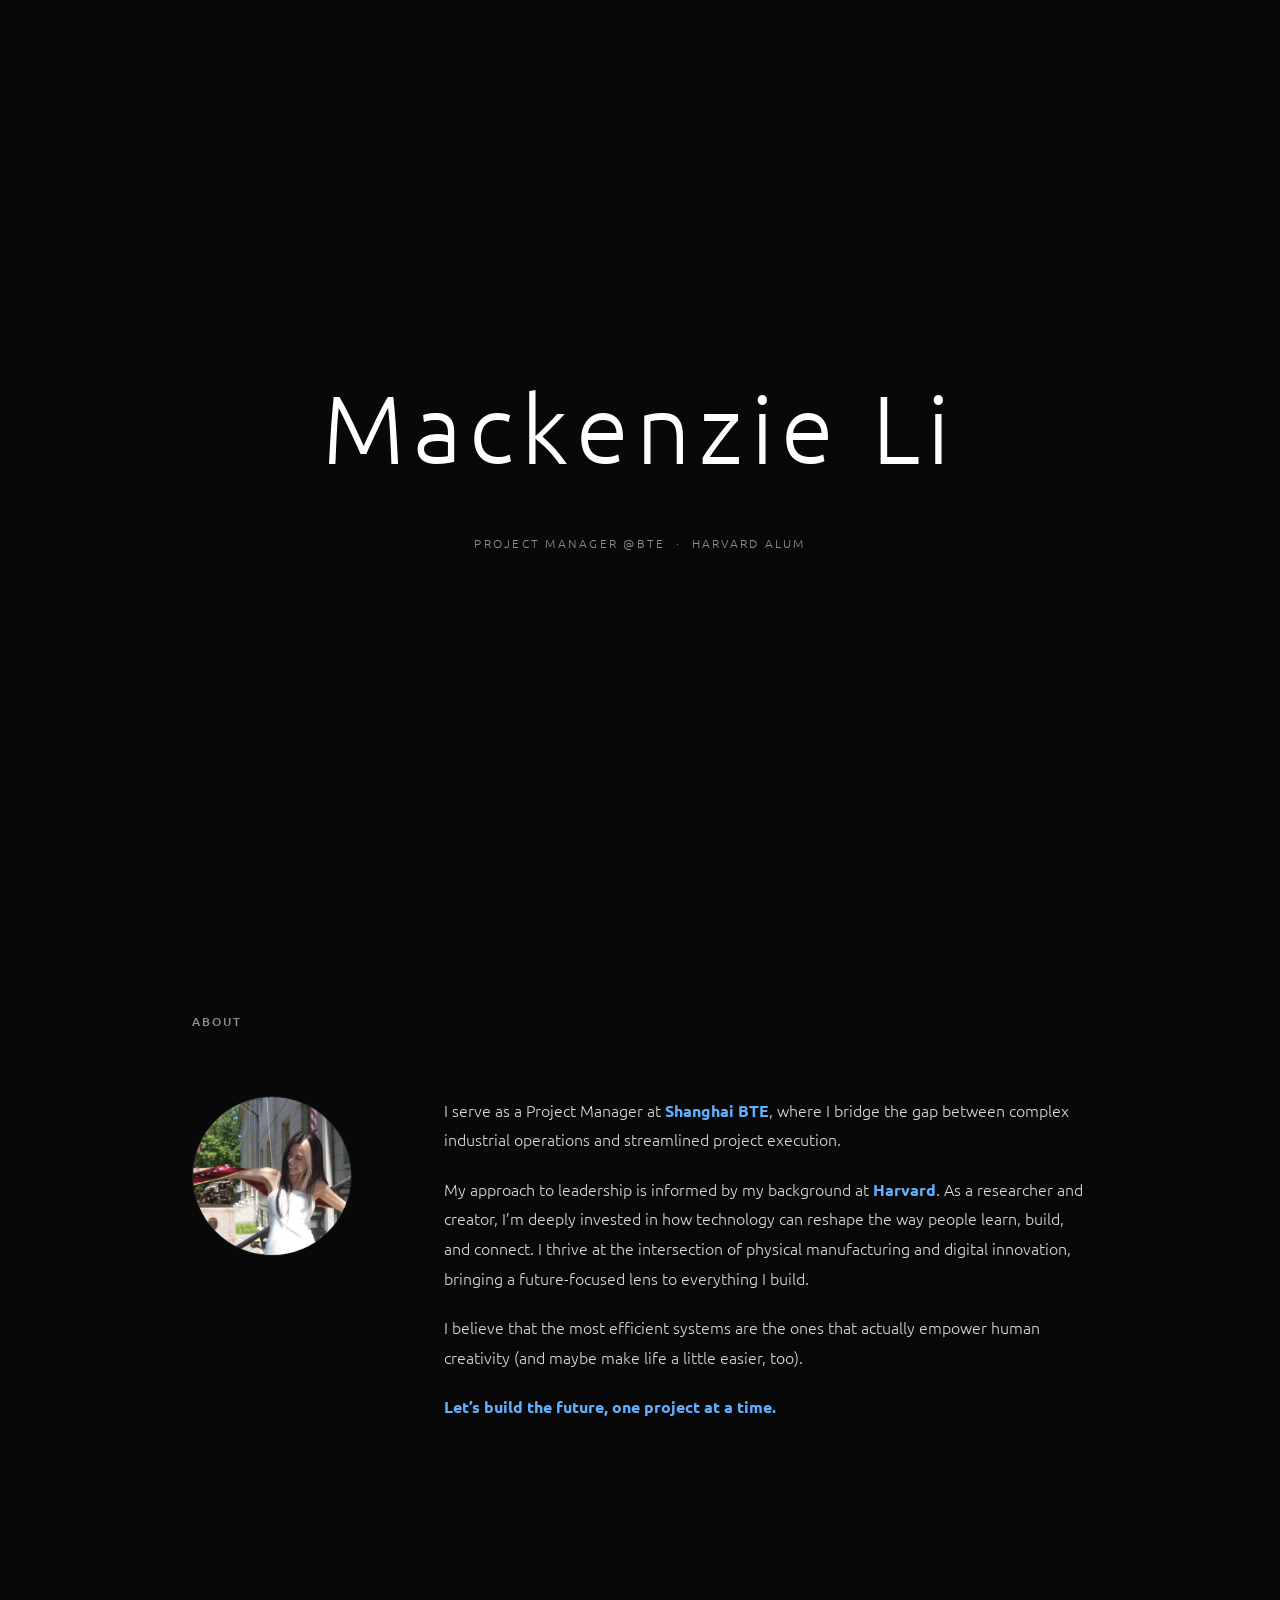
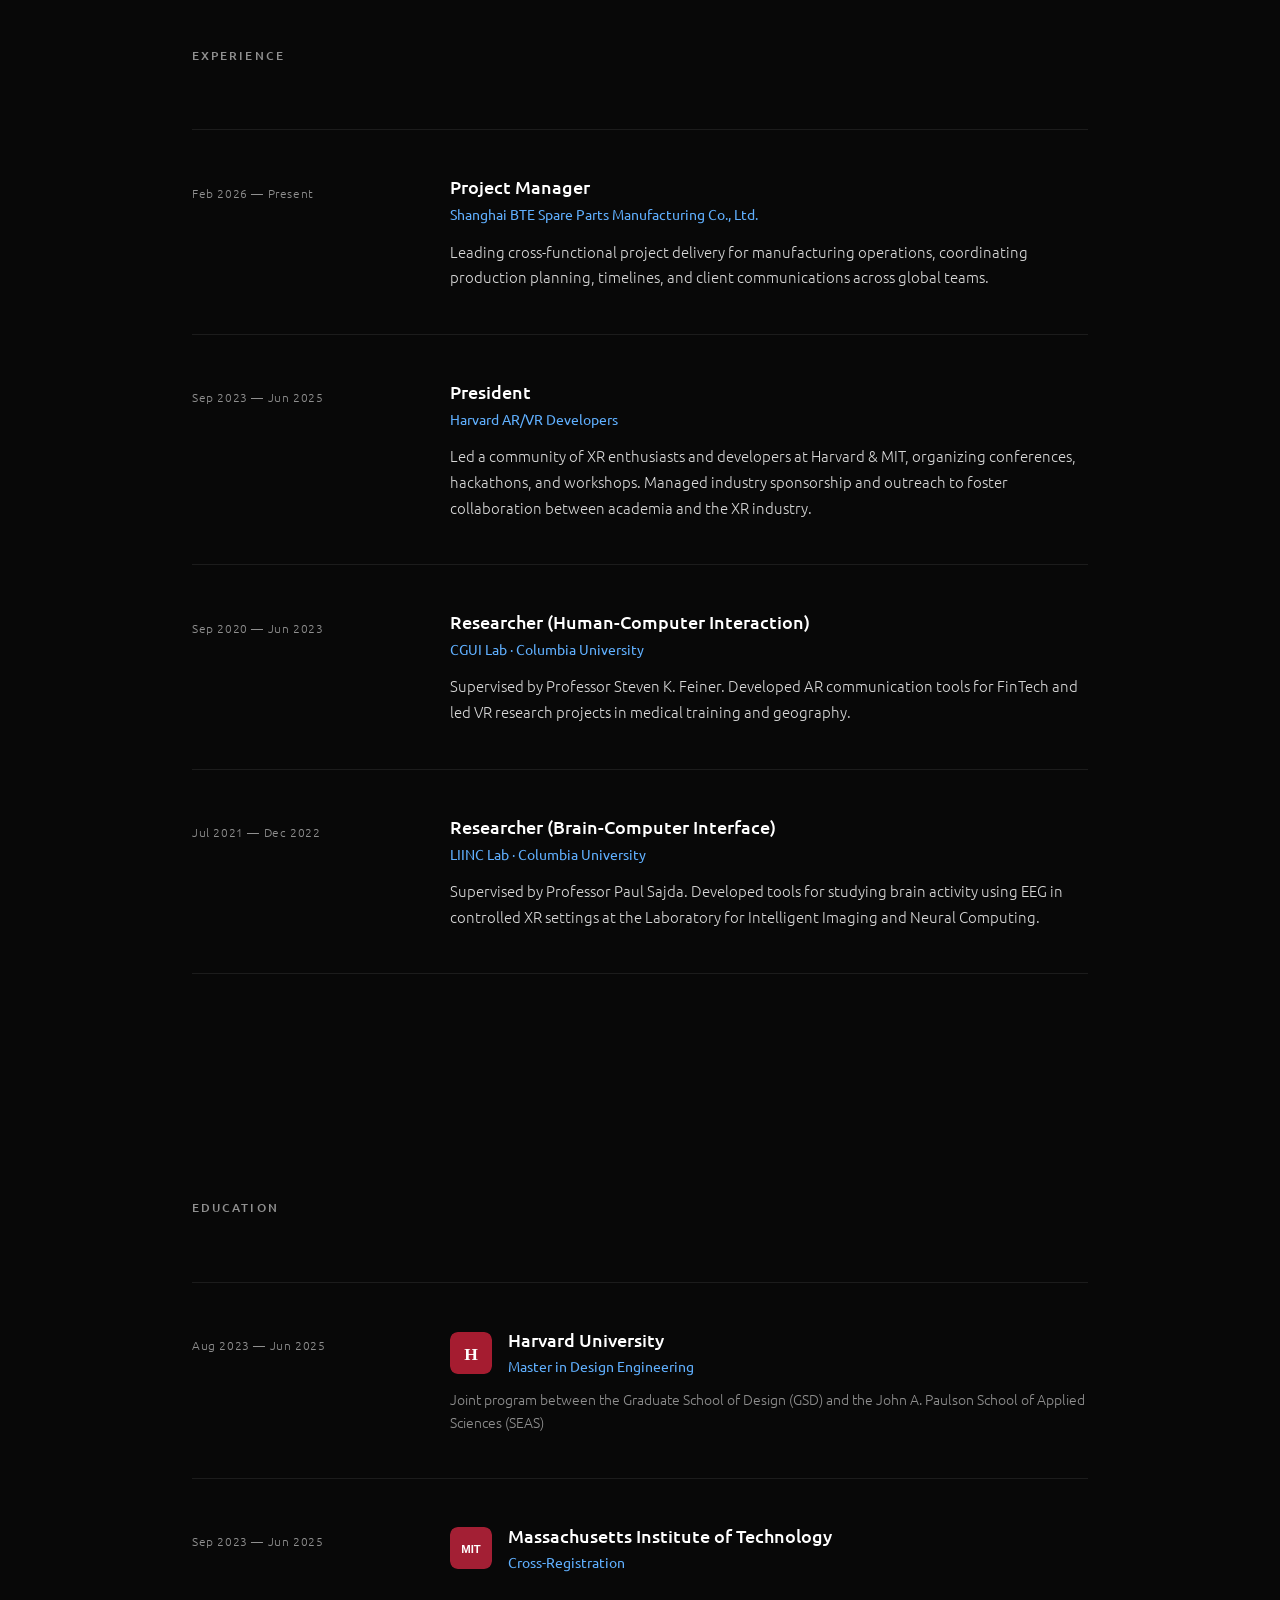
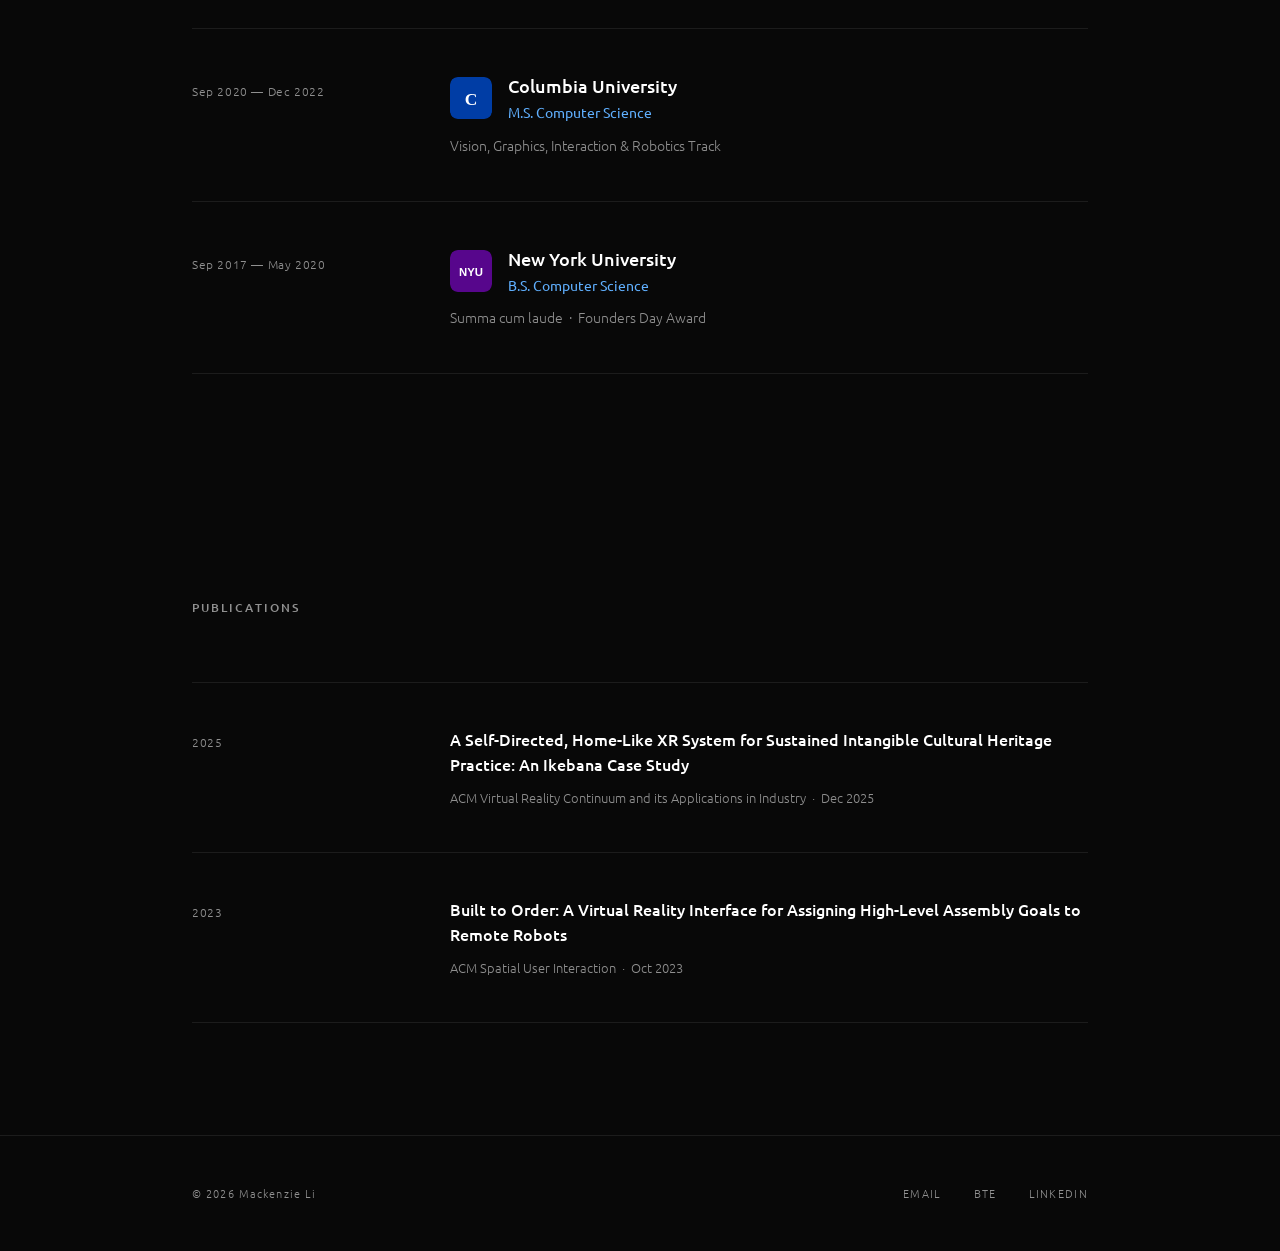
==== index.html @ 9c1c18f1 "added splash screen" ====
<!DOCTYPE html>
<html lang="en">
<head>
  <meta charset="UTF-8">
  <meta name="viewport" content="width=device-width, initial-scale=1.0">
  <title>Mackenzie Li</title>
  <meta name="description" content="Mackenzie Li — Design Engineer and XR Researcher. Harvard MDE '25.">
  <link rel="preconnect" href="https://fonts.googleapis.com">
  <link rel="preconnect" href="https://fonts.gstatic.com" crossorigin>
  <link href="https://fonts.googleapis.com/css2?family=Ubuntu:ital,wght@0,300;0,400;0,500;1,300;1,400&display=swap" rel="stylesheet">
  <link rel="stylesheet" href="assets/css/style.css">
</head>
<body>

  <!-- ======= Splash ======= -->
  <div id="splash">
    <div class="splash-inner">
      <h1 class="splash-glitch" data-text="">
        <span class="splash-typed"></span><span class="splash-cursor"></span>
      </h1>
      <p class="splash-sub">Project Manager @BTE &nbsp;·&nbsp; Harvard Alum</p>
    </div>
  </div>

  <!-- ======= Nav ======= -->
  <nav id="nav">
    <div class="nav-inner">
      <a href="#" class="nav-name">Mackenzie Li</a>
      <ul class="nav-links">
        <li><a href="#about">About</a></li>
        <li><a href="#experience">Experience</a></li>
        <li><a href="#education">Education</a></li>
        <li><a href="#publications">Publications</a></li>
        <li><a href="http://btechina.cn/" target="_blank" rel="noopener">Go To BTE Site</a></li>
      </ul>
      <button class="nav-toggle" aria-label="Toggle menu">
        <span></span><span></span>
      </button>
    </div>
  </nav>

  <!-- ======= Hero ======= -->
  <section id="hero">
    <div class="hero-inner">
      <h1 class="hero-name">Mackenzie<br><em>Li</em></h1>
      <div class="hero-rule"></div>
      <p class="hero-headline">Project Manager @ BTE &nbsp;&nbsp;·&nbsp;&nbsp; Harvard '25</p>
      <div class="hero-links">
        <a href="http://btechina.cn/" target="_blank" rel="noopener">BTE</a>
        <a href="mailto:mackenzie.li@btechina.com">Email</a>
        <a href="assets/img/wechat.JPG" target="_blank" rel="noopener">WeChat</a>
        <a href="https://linkedin.com/in/mkz-li" target="_blank" rel="noopener">LinkedIn</a>
      </div>
    </div>
    <div class="hero-scroll-hint">
      <span>Scroll</span>
      <div class="hero-scroll-line"></div>
    </div>
  </section>

  <main>

    <!-- ======= About ======= -->
    <section id="about" class="reveal">
      <div class="container">
        <h2 class="section-label">About</h2>
        <div class="about-grid">
          <div class="about-photo">
            <img src="assets/img/mackenzie.jpg" alt="Mackenzie Li">
          </div>
          <div class="about-text">
            <p>I serve as a Project Manager at <span class="about-company">Shanghai BTE</span>, where I bridge the gap between complex industrial operations and streamlined project execution.</p>
            <p>My approach to leadership is informed by my background at <span class="about-company">Harvard</span>. As a researcher and creator, I’m deeply invested in how technology can reshape the way people learn, build, and connect. I thrive at the intersection of physical manufacturing and digital innovation, bringing a future-focused lens to everything I build.</p>
            <p>I believe that the most efficient systems are the ones that actually empower human creativity (and maybe make life a little easier, too).</p>
            <p><span class="about-company">Let’s build the future, one project at a time.</span></p>
          </div>
        </div>
      </div>
    </section>

    <!-- ======= Experience ======= -->
    <section id="experience" class="reveal">
      <div class="container">
        <h2 class="section-label">Experience</h2>
        <div class="timeline">

          <div class="timeline-item">
            <div class="timeline-meta">
              <span class="timeline-date">Feb 2026 — Present</span>
            </div>
            <div class="timeline-content">
              <h3>Project Manager</h3>
              <p class="timeline-org">Shanghai BTE Spare Parts Manufacturing Co., Ltd.</p>
              <p class="timeline-desc">Leading cross-functional project delivery for manufacturing operations, coordinating production planning, timelines, and client communications across global teams.</p>
            </div>
          </div>

          <div class="timeline-item">
            <div class="timeline-meta">
              <span class="timeline-date">Sep 2023 — Jun 2025</span>
            </div>
            <div class="timeline-content">
              <h3>President</h3>
              <p class="timeline-org">Harvard AR/VR Developers</p>
              <p class="timeline-desc">Led a community of XR enthusiasts and developers at Harvard & MIT, organizing conferences, hackathons, and workshops. Managed industry sponsorship and outreach to foster collaboration between academia and the XR industry.</p>
            </div>
          </div>

          <div class="timeline-item">
            <div class="timeline-meta">
              <span class="timeline-date">Sep 2020 — Jun 2023</span>
            </div>
            <div class="timeline-content">
              <h3>Researcher (Human-Computer Interaction)</h3>
              <p class="timeline-org">CGUI Lab · Columbia University</p>
              <p class="timeline-desc">Supervised by Professor Steven K. Feiner. Developed AR communication tools for FinTech and led VR research projects in medical training and geography.</p>
            </div>
          </div>

          <div class="timeline-item">
            <div class="timeline-meta">
              <span class="timeline-date">Jul 2021 — Dec 2022</span>
            </div>
            <div class="timeline-content">
              <h3>Researcher (Brain-Computer Interface)</h3>
              <p class="timeline-org">LIINC Lab · Columbia University</p>
              <p class="timeline-desc">Supervised by Professor Paul Sajda. Developed tools for studying brain activity using EEG in controlled XR settings at the Laboratory for Intelligent Imaging and Neural Computing.</p>
            </div>
          </div>
        </div>
      </div>
    </section>

    <!-- ======= Education ======= -->
    <section id="education" class="reveal">
      <div class="container">
        <h2 class="section-label">Education</h2>
        <div class="edu-list">

          <div class="edu-item">
            <div class="edu-meta">
              <span class="edu-date">Aug 2023 — Jun 2025</span>
            </div>
            <div class="edu-content">
              <div class="edu-header">
                <img class="school-logo" src="assets/img/harvard.svg" alt="Harvard University">
                <div>
                  <h3>Harvard University</h3>
                  <p class="edu-org">Master in Design Engineering</p>
                </div>
              </div>
              <p class="edu-note">Joint program between the Graduate School of Design (GSD) and the John A. Paulson School of Applied Sciences (SEAS)</p>
            </div>
          </div>

          <div class="edu-item">
            <div class="edu-meta">
              <span class="edu-date">Sep 2023 — Jun 2025</span>
            </div>
            <div class="edu-content">
              <div class="edu-header">
                <img class="school-logo" src="assets/img/mit.svg" alt="MIT">
                <div>
                  <h3>Massachusetts Institute of Technology</h3>
                  <p class="edu-org">Cross-Registration</p>
                </div>
              </div>
            </div>
          </div>

          <div class="edu-item">
            <div class="edu-meta">
              <span class="edu-date">Sep 2020 — Dec 2022</span>
            </div>
            <div class="edu-content">
              <div class="edu-header">
                <img class="school-logo" src="assets/img/columbia.svg" alt="Columbia University">
                <div>
                  <h3>Columbia University</h3>
                  <p class="edu-org">M.S. Computer Science</p>
                </div>
              </div>
              <p class="edu-note">Vision, Graphics, Interaction &amp; Robotics Track</p>
            </div>
          </div>

          <div class="edu-item">
            <div class="edu-meta">
              <span class="edu-date">Sep 2017 — May 2020</span>
            </div>
            <div class="edu-content">
              <div class="edu-header">
                <img class="school-logo" src="assets/img/nyu.svg" alt="New York University">
                <div>
                  <h3>New York University</h3>
                  <p class="edu-org">B.S. Computer Science</p>
                </div>
              </div>
              <p class="edu-note">Summa cum laude &nbsp;·&nbsp; Founders Day Award</p>
            </div>
          </div>

        </div>
      </div>
    </section>

    <!-- ======= Publications ======= -->
    <section id="publications" class="reveal">
      <div class="container">
        <h2 class="section-label">Publications</h2>
        <div class="pub-list">

          <div class="pub-item">
            <span class="pub-year">2025</span>
            <div class="pub-content">
              <p class="pub-title">A Self-Directed, Home-Like XR System for Sustained Intangible Cultural Heritage Practice: An Ikebana Case Study</p>
              <p class="pub-venue">ACM Virtual Reality Continuum and its Applications in Industry &nbsp;·&nbsp; Dec 2025</p>
            </div>
          </div>

          <div class="pub-item">
            <span class="pub-year">2023</span>
            <div class="pub-content">
              <p class="pub-title">Built to Order: A Virtual Reality Interface for Assigning High-Level Assembly Goals to Remote Robots</p>
              <p class="pub-venue">ACM Spatial User Interaction &nbsp;·&nbsp; Oct 2023</p>
            </div>
          </div>

        </div>
      </div>
    </section>

  </main>

  <!-- ======= Footer ======= -->
  <footer>
    <div class="container footer-inner">
      <p class="footer-copy">© 2026 Mackenzie Li</p>
      <div class="footer-links">
        <a href="mailto:mackenzie.li@btechina.com">Email</a>
        <a href="http://btechina.cn/" target="_blank" rel="noopener">BTE</a>
        <a href="https://linkedin.com/in/mkz-li" target="_blank" rel="noopener">LinkedIn</a>
      </div>
    </div>
  </footer>

  <script src="assets/js/main.js"></script>
</body>
</html>
---- assets/css/style.css ----
/* ============================================================
   Mackenzie Li — Personal Site
   Dark, typographic, minimal
   ============================================================ */

/* ---- Reset & Custom Properties ---- */
*, *::before, *::after {
  box-sizing: border-box;
  margin: 0;
  padding: 0;
}

:root {
  --bg:        #080808;
  --bg-2:      #0f0f0f;
  --bg-3:      #161616;
  --text:      #ffffff;
  --text-2:    #d8d8d8;
  --text-3:    #909090;
  --accent:    #60b0ff;
  --border:    #1c1c1c;

  --font-serif: 'Ubuntu', system-ui, sans-serif;
  --font-sans:  'Ubuntu', system-ui, sans-serif;

  --max-w: 960px;
  --pad-x: 2rem;
}

html {
  scroll-behavior: smooth;
  font-size: 16px;
}

body {
  background: var(--bg);
  color: var(--text);
  font-family: var(--font-sans);
  font-weight: 300;
  line-height: 1.7;
  -webkit-font-smoothing: antialiased;
  -moz-osx-font-smoothing: grayscale;
}

a {
  color: inherit;
  text-decoration: none;
}

em {
  font-style: italic;
}

/* ============================================================
   Navigation
   ============================================================ */
#nav {
  position: fixed;
  top: 0;
  left: 0;
  right: 0;
  z-index: 100;
  padding: 1.5rem 0;
  transition: background 0.4s ease, border-color 0.4s ease, padding 0.3s ease;
  border-bottom: 1px solid transparent;
}

#nav.scrolled {
  padding: 1rem 0;
  background: rgba(8, 8, 8, 0.88);
  backdrop-filter: blur(16px);
  -webkit-backdrop-filter: blur(16px);
  border-color: var(--border);
}

.nav-inner {
  max-width: var(--max-w);
  margin: 0 auto;
  padding: 0 var(--pad-x);
  display: flex;
  align-items: center;
  justify-content: space-between;
}

.nav-name {
  font-family: var(--font-serif);
  font-weight: 400;
  font-size: 1.05rem;
  letter-spacing: 0.03em;
  color: var(--text);
  transition: color 0.2s;
}

.nav-name:hover {
  color: var(--accent);
}

.nav-links {
  list-style: none;
  display: flex;
  gap: 2.5rem;
}

.nav-links a {
  font-size: 0.7rem;
  font-weight: 400;
  letter-spacing: 0.14em;
  text-transform: uppercase;
  color: var(--text-2);
  transition: color 0.2s;
}

.nav-links a:hover {
  color: var(--text);
}

/* Mobile hamburger — hidden by default */
.nav-toggle {
  display: none;
  flex-direction: column;
  gap: 5px;
  background: none;
  border: none;
  cursor: pointer;
  padding: 4px;
}

.nav-toggle span {
  display: block;
  width: 22px;
  height: 1px;
  background: var(--text-2);
  transition: all 0.3s;
}

/* ============================================================
   Hero
   ============================================================ */
#hero {
  min-height: 100vh;
  display: flex;
  flex-direction: column;
  align-items: center;
  justify-content: center;
  text-align: center;
  padding: 8rem var(--pad-x) 6rem;
  position: relative;
  overflow: hidden;
}

/* Subtle radial glow */
#hero::before {
  content: '';
  position: absolute;
  inset: 0;
  background: radial-gradient(ellipse 80% 60% at 50% 40%, rgba(196, 168, 130, 0.04) 0%, transparent 70%);
  pointer-events: none;
}

.hero-inner {
  max-width: 720px;
  position: relative;
}

.hero-eyebrow {
  font-size: 0.7rem;
  letter-spacing: 0.2em;
  text-transform: uppercase;
  color: var(--text-3);
  margin-bottom: 2rem;
}

.hero-name {
  font-family: var(--font-sans);
  font-weight: 300;
  font-size: clamp(3.5rem, 11vw, 7.5rem);
  line-height: 1.05;
  letter-spacing: -0.01em;
  color: var(--text);
  margin-bottom: 2rem;
}

.hero-name em {
  color: var(--accent);
  font-style: italic;
}

.hero-rule {
  width: 40px;
  height: 1px;
  background: var(--border);
  margin: 0 auto 2rem;
}

.hero-headline {
  font-size: 0.85rem;
  font-weight: 400;
  letter-spacing: 0.1em;
  color: var(--text-2);
  margin-bottom: 2.5rem;
}

.hero-links {
  display: flex;
  gap: 2.5rem;
  justify-content: center;
  flex-wrap: wrap;
}

.hero-links a {
  font-size: 0.8rem;
  font-weight: 400;
  letter-spacing: 0.1em;
  text-transform: uppercase;
  color: var(--text-2);
  padding-bottom: 3px;
  border-bottom: 1px solid var(--text-3);
  transition: color 0.25s, border-color 0.25s;
}

.hero-links a:hover {
  color: var(--accent);
  border-color: var(--accent);
}

/* Scroll hint */
.hero-scroll-hint {
  position: absolute;
  bottom: 2.5rem;
  left: 50%;
  transform: translateX(-50%);
  display: flex;
  flex-direction: column;
  align-items: center;
  gap: 0.75rem;
}

.hero-scroll-hint span {
  font-size: 0.6rem;
  letter-spacing: 0.18em;
  text-transform: uppercase;
  color: var(--text-3);
}

.hero-scroll-line {
  width: 1px;
  height: 40px;
  background: linear-gradient(to bottom, var(--text-3), transparent);
  animation: scrollPulse 2s ease-in-out infinite;
}

@keyframes scrollPulse {
  0%, 100% { opacity: 0.3; transform: scaleY(1); }
  50%       { opacity: 1;   transform: scaleY(1.1); }
}

/* ============================================================
   Shared Section Styles
   ============================================================ */
.container {
  max-width: var(--max-w);
  margin: 0 auto;
  padding: 0 var(--pad-x);
}

section:not(#hero) {
  padding: 7rem 0;
}

.section-label {
  font-family: var(--font-sans);
  font-size: 0.72rem;
  font-weight: 500;
  letter-spacing: 0.18em;
  text-transform: uppercase;
  color: var(--text-3);
  margin-bottom: 4rem;
}

/* Scroll reveal */
.reveal {
  opacity: 0;
  transform: translateY(28px);
  transition: opacity 0.7s ease, transform 0.7s ease;
}

.reveal.visible {
  opacity: 1;
  transform: translateY(0);
}

/* ============================================================
   About
   ============================================================ */
.about-grid {
  display: grid;
  grid-template-columns: 180px 1fr;
  gap: 4.5rem;
  align-items: start;
}

.about-photo {
  position: sticky;
  top: 5rem;
}

.photo-placeholder {
  width: 160px;
  height: 160px;
  border-radius: 50%;
  background: var(--bg-3);
  border: 1px solid var(--border);
  display: flex;
  align-items: center;
  justify-content: center;
  font-family: var(--font-serif);
  font-size: 1.6rem;
  font-weight: 300;
  color: var(--text-3);
  letter-spacing: 0.08em;
}

/* When a real photo is used */
.about-photo img {
  width: 160px;
  height: 160px;
  border-radius: 50%;
  object-fit: cover;
  border: 1px solid var(--border);
  display: block;
}

.about-company {
  color: #60b0ff;
  font-weight: bold;
}

.about-text p {
  font-size: 1rem;
  color: var(--text-2);
  line-height: 1.85;
  margin-bottom: 1.25rem;
}

.about-text p:last-child {
  margin-bottom: 0;
}

/* ============================================================
   Timeline — Experience
   ============================================================ */
.timeline {
  display: flex;
  flex-direction: column;
}

.timeline-item {
  display: grid;
  grid-template-columns: 210px 1fr;
  gap: 3rem;
  padding: 2.75rem 0;
  border-top: 1px solid var(--border);
  transition: border-color 0.2s;
}

.timeline-item:last-child {
  border-bottom: 1px solid var(--border);
}

.timeline-meta {
  padding-top: 0.2rem;
}

.timeline-date {
  font-size: 0.75rem;
  letter-spacing: 0.05em;
  color: var(--text-3);
}

.timeline-content h3 {
  font-family: var(--font-sans);
  font-weight: 500;
  font-size: 1.15rem;
  color: var(--text);
  margin-bottom: 0.2rem;
  line-height: 1.4;
}

.timeline-role,
.timeline-org {
  font-size: 0.85rem;
  font-weight: 400;
  color: var(--accent);
  margin-bottom: 0.75rem;
}

.timeline-desc {
  font-size: 0.92rem;
  color: var(--text-2);
  line-height: 1.75;
}

/* ============================================================
   Education
   ============================================================ */
.edu-list {
  display: flex;
  flex-direction: column;
}

.edu-item {
  display: grid;
  grid-template-columns: 210px 1fr;
  gap: 3rem;
  padding: 2.75rem 0;
  border-top: 1px solid var(--border);
}

.edu-item:last-child {
  border-bottom: 1px solid var(--border);
}

.edu-meta {
  padding-top: 0.2rem;
}

.edu-date {
  font-size: 0.75rem;
  letter-spacing: 0.05em;
  color: var(--text-3);
}

.edu-header {
  display: flex;
  align-items: center;
  gap: 1rem;
  margin-bottom: 0.6rem;
}

.school-logo {
  width: 42px;
  height: 42px;
  border-radius: 8px;
  flex-shrink: 0;
}

.edu-content h3 {
  font-family: var(--font-sans);
  font-weight: 500;
  font-size: 1.15rem;
  color: var(--text);
  margin-bottom: 0.15rem;
  line-height: 1.4;
}

.edu-degree,
.edu-org {
  font-size: 0.85rem;
  font-weight: 400;
  color: var(--accent);
  margin-bottom: 0;
}

.edu-note {
  font-size: 0.87rem;
  color: var(--text-3);
  line-height: 1.65;
}

/* ============================================================
   Publications
   ============================================================ */
.pub-list {
  display: flex;
  flex-direction: column;
}

.pub-item {
  display: grid;
  grid-template-columns: 210px 1fr;
  gap: 3rem;
  padding: 2.75rem 0;
  border-top: 1px solid var(--border);
  align-items: start;
}

.pub-item:last-child {
  border-bottom: 1px solid var(--border);
}

.pub-year {
  font-size: 0.75rem;
  letter-spacing: 0.05em;
  color: var(--text-3);
  padding-top: 0.3rem;
}

.pub-title {
  font-family: var(--font-sans);
  font-weight: 500;
  font-size: 0.98rem;
  color: var(--text);
  line-height: 1.6;
  margin-bottom: 0.6rem;
}

.pub-venue {
  font-size: 0.83rem;
  color: var(--text-3);
  line-height: 1.6;
}

/* ============================================================
   Footer
   ============================================================ */
footer {
  padding: 3rem 0;
  border-top: 1px solid var(--border);
}

.footer-inner {
  display: flex;
  align-items: center;
  justify-content: space-between;
}

.footer-copy {
  font-size: 0.7rem;
  letter-spacing: 0.1em;
  color: var(--text-3);
}

.footer-links {
  display: flex;
  gap: 2rem;
}

.footer-links a {
  font-size: 0.68rem;
  letter-spacing: 0.12em;
  text-transform: uppercase;
  color: var(--text-3);
  transition: color 0.2s;
}

.footer-links a:hover {
  color: var(--text);
}

/* ============================================================
   Responsive
   ============================================================ */
@media (max-width: 720px) {
  :root {
    --pad-x: 1.25rem;
  }

  /* Mobile nav overlay */
  .nav-links {
    display: none;
    position: fixed;
    inset: 0;
    background: var(--bg);
    flex-direction: column;
    align-items: center;
    justify-content: center;
    gap: 2.5rem;
    z-index: 150;
  }

  .nav-links.open {
    display: flex;
  }

  .nav-links a {
    font-size: 1rem;
    letter-spacing: 0.12em;
    color: var(--text-2);
  }

  .nav-toggle {
    display: flex;
    z-index: 200;
  }

  .nav-toggle.open span:first-child {
    transform: translateY(6px) rotate(45deg);
    background: var(--text);
  }

  .nav-toggle.open span:last-child {
    transform: translateY(-6px) rotate(-45deg);
    background: var(--text);
  }

  /* Hero */
  .hero-scroll-hint {
    display: none;
  }

  /* About */
  .about-grid {
    grid-template-columns: 1fr;
    gap: 2rem;
  }

  .about-photo {
    position: static;
    display: flex;
    justify-content: center;
  }

  .photo-placeholder {
    width: 110px;
    height: 110px;
    font-size: 1.3rem;
  }

  /* Timeline / Edu / Pub: stack date above content */
  .timeline-item,
  .edu-item,
  .pub-item {
    grid-template-columns: 1fr;
    gap: 0.4rem;
    padding: 1.75rem 0;
  }

  /* Bump up body text for phone readability */
  .timeline-desc,
  .about-text p {
    font-size: 0.97rem;
    line-height: 1.8;
  }

  .edu-note,
  .pub-venue {
    font-size: 0.88rem;
  }

  section:not(#hero) {
    padding: 4.5rem 0;
  }

  .section-label {
    margin-bottom: 2.5rem;
  }

  .footer-inner {
    flex-direction: column;
    gap: 1.25rem;
    text-align: center;
  }
}

@media (max-width: 480px) {
  :root {
    --pad-x: 1rem;
  }

  .hero-links {
    gap: 1.25rem;
  }

  .hero-headline {
    font-size: 0.78rem;
  }

  .nav-inner {
    padding: 0 1rem;
  }
}

/* ============================================================
   Splash Screen — Typewriter + Glitch
   ============================================================ */

#splash {
  position: fixed;
  inset: 0;
  z-index: 9999;
  background: var(--bg);
  display: flex;
  align-items: center;
  justify-content: center;
  transition: opacity 0.5s ease, filter 0.5s ease, transform 0.5s ease;
}

#splash.hide {
  opacity: 0;
  filter: blur(10px) brightness(2.5);
  transform: scale(1.06);
}

.splash-inner {
  text-align: center;
}

/* --- Heading & cursor --- */
.splash-glitch {
  position: relative;
  font-size: clamp(2.8rem, 9vw, 6rem);
  font-weight: 300;
  letter-spacing: 0.08em;
}

.splash-cursor {
  display: inline-block;
  width: 3px;
  height: 0.85em;
  background: var(--text);
  margin-left: 4px;
  vertical-align: middle;
  position: relative;
  top: -0.05em;
  animation: cursorBlink 0.65s step-end infinite;
}

.splash-glitch.glitching .splash-cursor {
  display: none;
}

@keyframes cursorBlink {
  0%, 100% { opacity: 1; }
  50%      { opacity: 0; }
}

/* --- Glitch ghost layers --- */
.splash-glitch::before,
.splash-glitch::after {
  content: attr(data-text);
  position: absolute;
  inset: 0;
  opacity: 0;
  pointer-events: none;
  white-space: nowrap;
}

.splash-glitch::before { color: #ff0040; }
.splash-glitch::after  { color: #00ffff; }

.splash-glitch.glitching {
  animation: glitchMain 1.3s steps(1) forwards;
}

.splash-glitch.glitching::before {
  animation: glitchRed  1.3s steps(1) forwards;
}

.splash-glitch.glitching::after {
  animation: glitchCyan 1.3s steps(1) forwards;
}

@keyframes glitchMain {
  0%, 19%  { transform: translate(0); }
  20%      { transform: translate(-3px, 1px) skewX(-2deg); }
  21%      { transform: translate(2px, -1px); }
  22%, 49% { transform: translate(0); }
  50%      { transform: translate(4px, 1px) skewX(1.5deg); }
  51%      { transform: translate(-2px); }
  52%, 74% { transform: translate(0); }
  75%      { transform: translate(-4px, 2px) skewX(-3deg); }
  76%      { transform: translate(3px, -2px) skewX(2deg); }
  77%      { transform: translate(-1px, 1px); }
  78%, 100%{ transform: translate(0); }
}

@keyframes glitchRed {
  0%, 19%  { opacity: 0; }
  20%      { opacity: 1; transform: translate(-6px, 0);   clip-path: inset(15% 0 55% 0); }
  21%      { opacity: 1; transform: translate(4px);       clip-path: inset(60% 0 10% 0); }
  22%      { opacity: 0; }
  50%      { opacity: 1; transform: translate(5px, 1px);  clip-path: inset(30% 0 40% 0); }
  51%      { opacity: 0; }
  75%      { opacity: 1; transform: translate(-7px, 0);   clip-path: inset(5%  0 70% 0); }
  76%      { opacity: 1; transform: translate(5px, -1px); clip-path: inset(50% 0 20% 0); }
  77%      { opacity: 1; transform: translate(-3px);      clip-path: inset(75% 0 5%  0); }
  78%      { opacity: 0; }
  100%     { opacity: 0; }
}

@keyframes glitchCyan {
  0%, 19%  { opacity: 0; }
  20%      { opacity: 1; transform: translate(6px, -1px); clip-path: inset(55% 0 15% 0); }
  21%      { opacity: 1; transform: translate(-4px, 1px); clip-path: inset(10% 0 60% 0); }
  22%      { opacity: 0; }
  50%      { opacity: 1; transform: translate(-5px, 0);   clip-path: inset(65% 0 5%  0); }
  51%      { opacity: 0; }
  75%      { opacity: 1; transform: translate(7px, 1px);  clip-path: inset(20% 0 55% 0); }
  76%      { opacity: 1; transform: translate(-5px, 2px); clip-path: inset(70% 0 8%  0); }
  77%      { opacity: 1; transform: translate(3px, -1px); clip-path: inset(35% 0 40% 0); }
  78%      { opacity: 0; }
  100%     { opacity: 0; }
}

/* --- Subtitle --- */
.splash-sub {
  font-size: 0.78rem;
  letter-spacing: 0.18em;
  text-transform: uppercase;
  color: var(--text-3);
  margin-top: 1.5rem;
  opacity: 0;
  transition: opacity 0.5s ease;
}

.splash-sub.visible {
  opacity: 1;
}
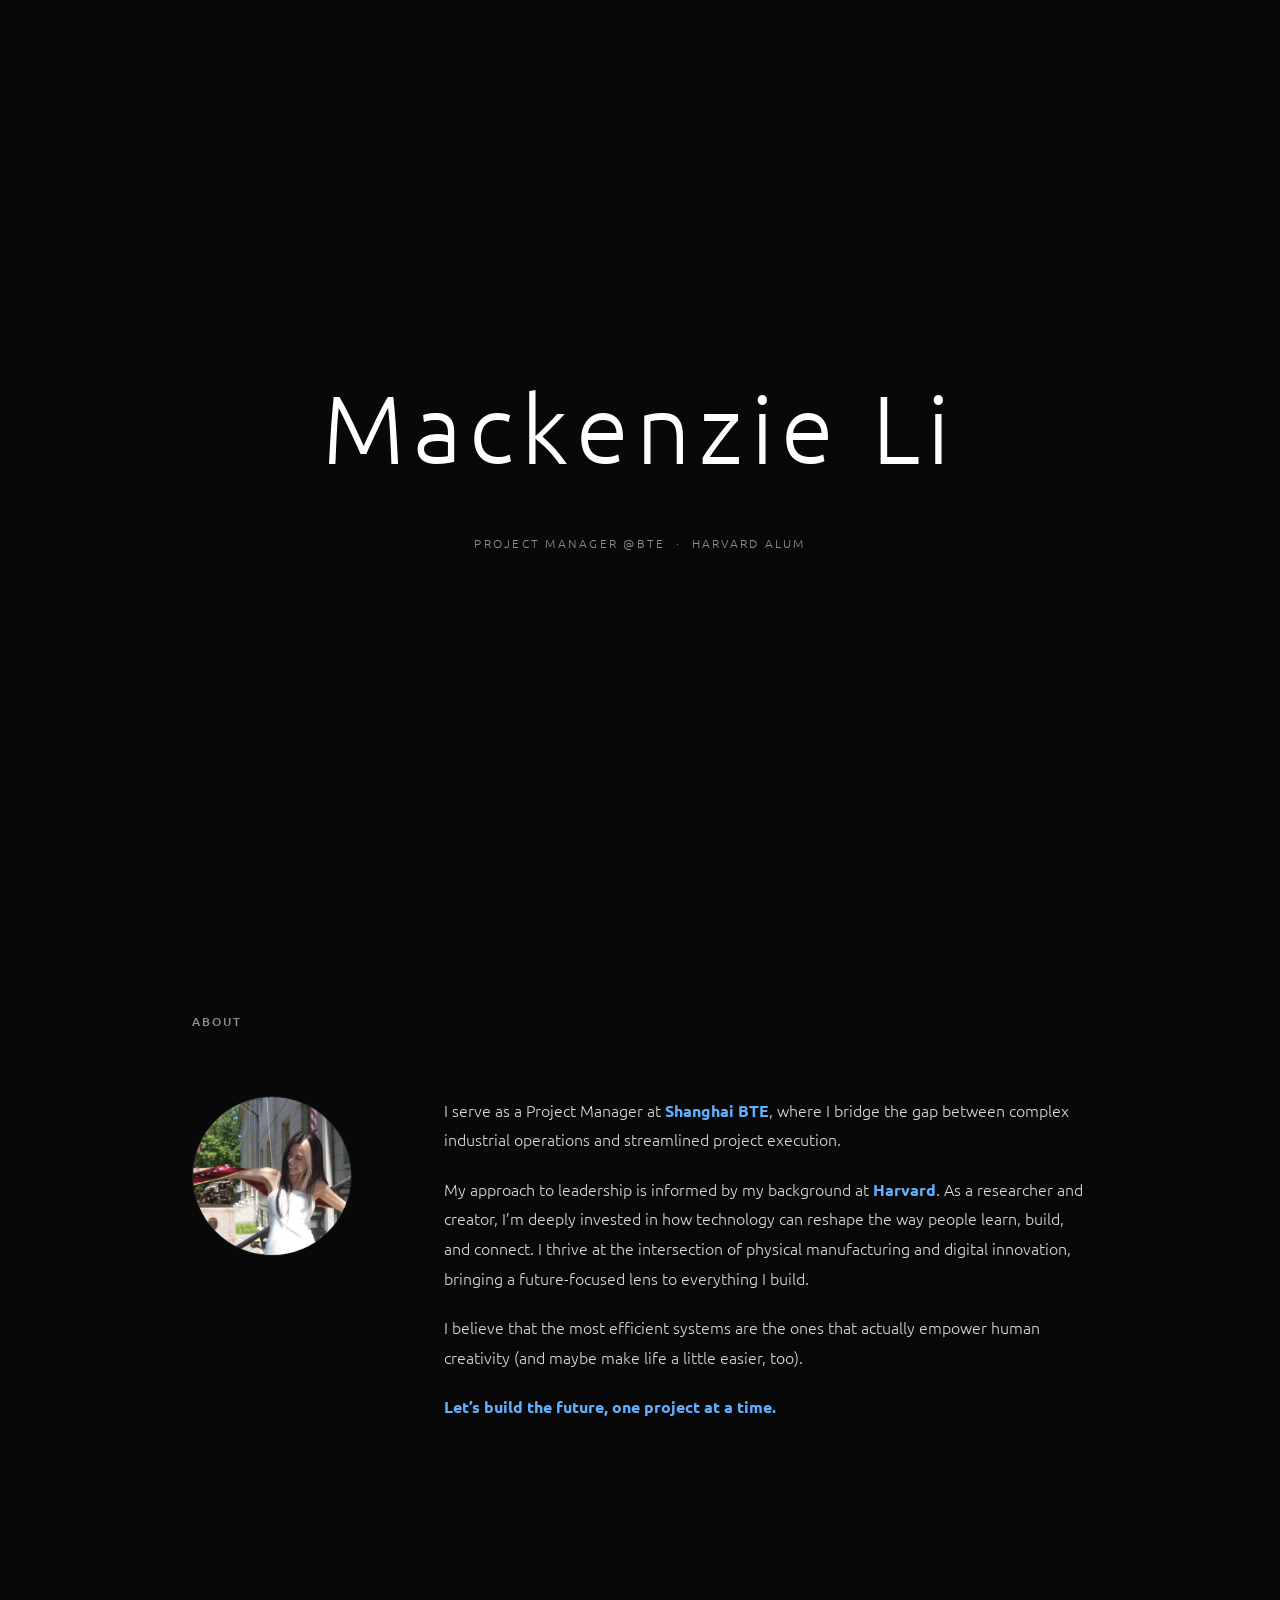
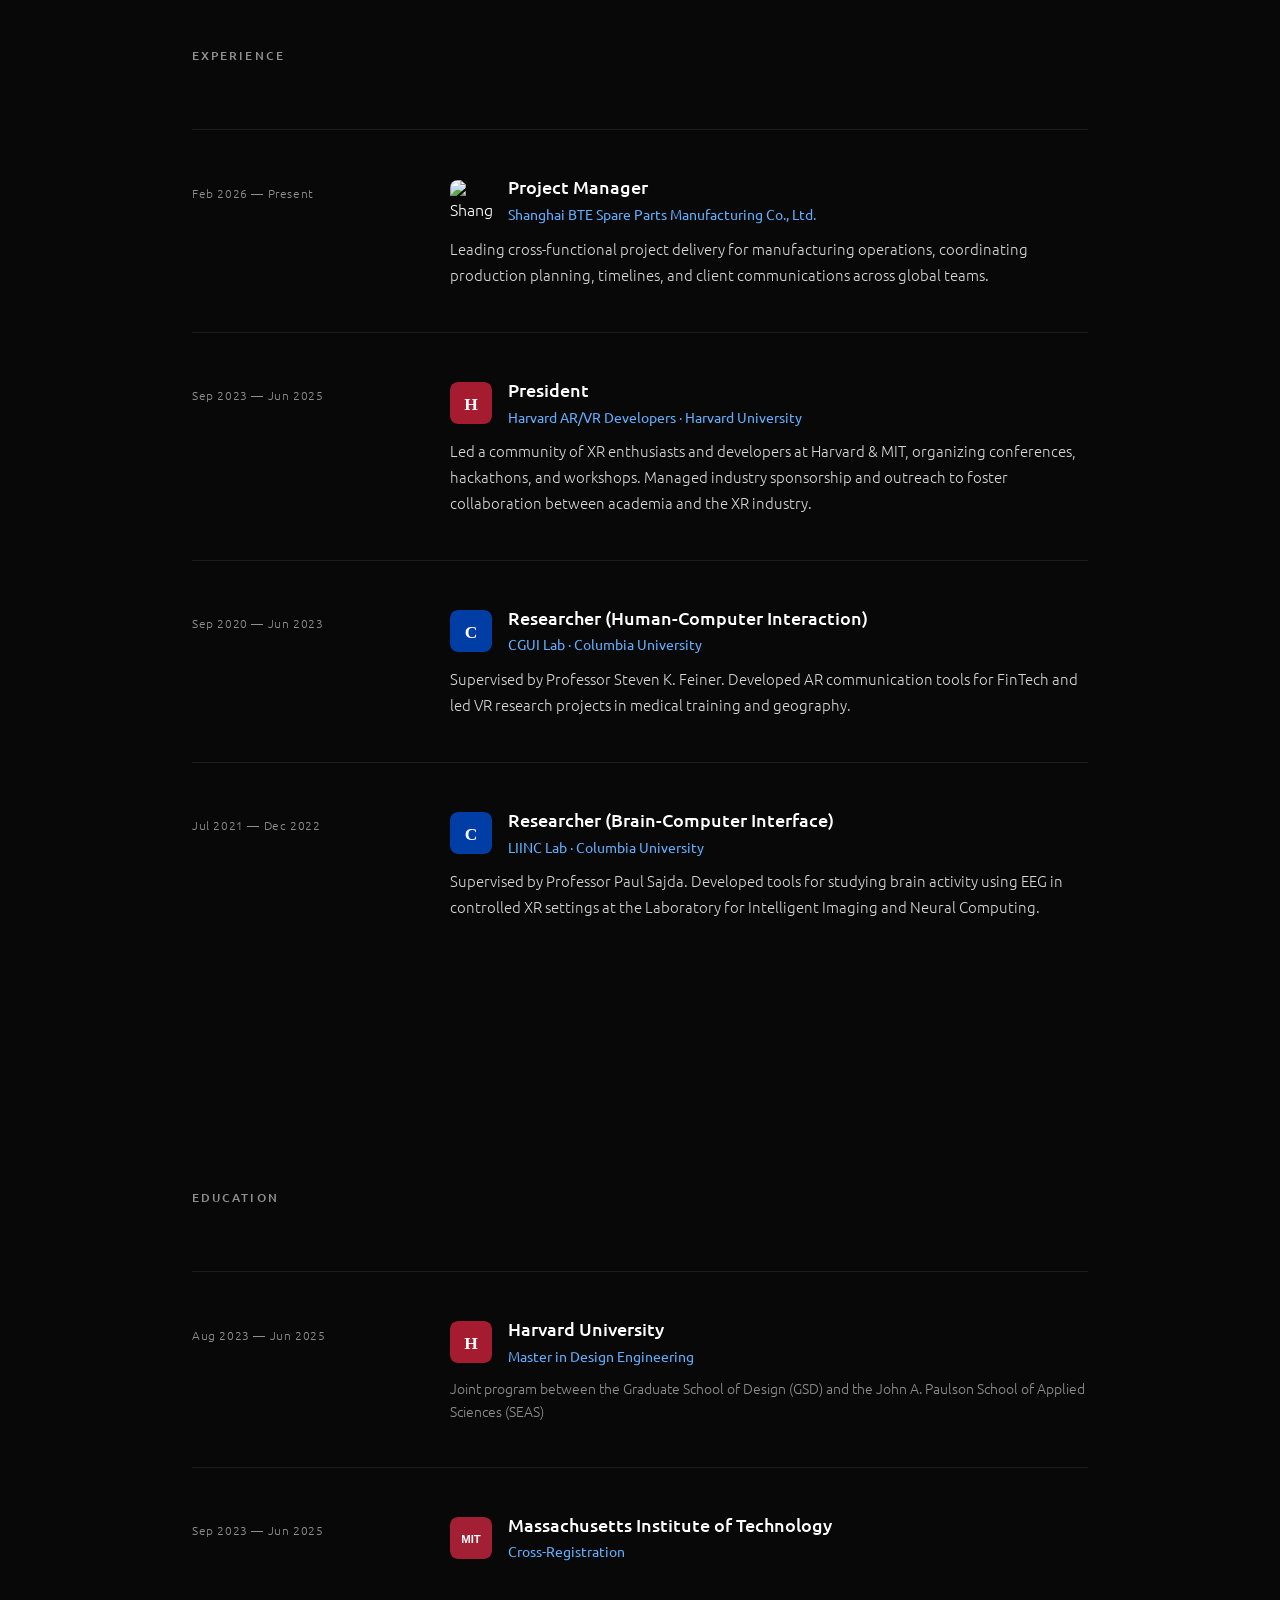
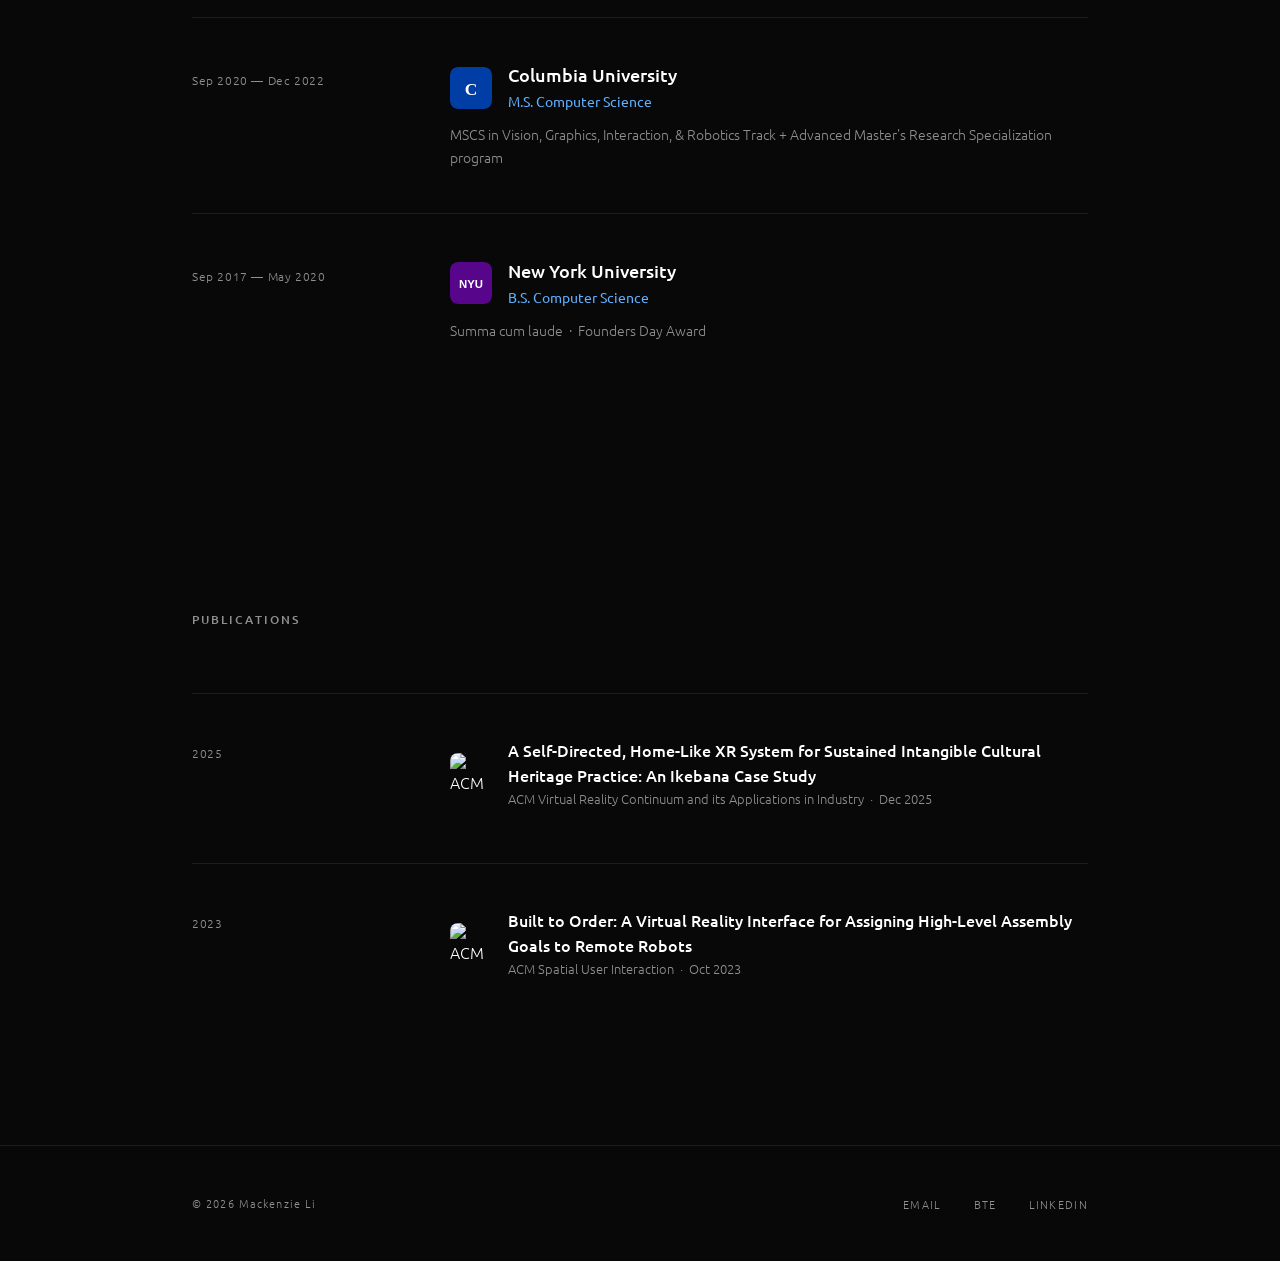
==== commit 8724fd24: "added some icon" ====
--- a/index.html
+++ b/index.html
@@ -4,7 +4,7 @@
   <meta charset="UTF-8">
   <meta name="viewport" content="width=device-width, initial-scale=1.0">
   <title>Mackenzie Li</title>
-  <meta name="description" content="Mackenzie Li — Design Engineer and XR Researcher. Harvard MDE '25.">
+  <meta name="description" content="Mackenzie Li — Project Manager @Shanghai BTE Spare Parts Manufacturing Co., Ltd. + Harvard MDE '25.">
   <link rel="preconnect" href="https://fonts.googleapis.com">
   <link rel="preconnect" href="https://fonts.gstatic.com" crossorigin>
   <link href="https://fonts.googleapis.com/css2?family=Ubuntu:ital,wght@0,300;0,400;0,500;1,300;1,400&display=swap" rel="stylesheet">
@@ -89,8 +89,13 @@
               <span class="timeline-date">Feb 2026 — Present</span>
             </div>
             <div class="timeline-content">
-              <h3>Project Manager</h3>
-              <p class="timeline-org">Shanghai BTE Spare Parts Manufacturing Co., Ltd.</p>
+              <div class="edu-header">
+                <img class="school-logo" src="assets/img/BTE.JPG" alt="Shanghai BTE">
+                <div>
+                  <h3>Project Manager</h3>
+                  <p class="timeline-org">Shanghai BTE Spare Parts Manufacturing Co., Ltd.</p>
+                </div>
+              </div>
               <p class="timeline-desc">Leading cross-functional project delivery for manufacturing operations, coordinating production planning, timelines, and client communications across global teams.</p>
             </div>
           </div>
@@ -100,8 +105,13 @@
               <span class="timeline-date">Sep 2023 — Jun 2025</span>
             </div>
             <div class="timeline-content">
-              <h3>President</h3>
-              <p class="timeline-org">Harvard AR/VR Developers</p>
+              <div class="edu-header">
+                <img class="school-logo" src="assets/img/harvard.svg" alt="Harvard University">
+                <div>
+                  <h3>President</h3>
+                  <p class="timeline-org">Harvard AR/VR Developers · Harvard University</p>
+                </div>
+              </div>
               <p class="timeline-desc">Led a community of XR enthusiasts and developers at Harvard & MIT, organizing conferences, hackathons, and workshops. Managed industry sponsorship and outreach to foster collaboration between academia and the XR industry.</p>
             </div>
           </div>
@@ -111,8 +121,13 @@
               <span class="timeline-date">Sep 2020 — Jun 2023</span>
             </div>
             <div class="timeline-content">
-              <h3>Researcher (Human-Computer Interaction)</h3>
-              <p class="timeline-org">CGUI Lab · Columbia University</p>
+              <div class="edu-header">
+                <img class="school-logo" src="assets/img/columbia.svg" alt="Columbia University">
+                <div>
+                  <h3>Researcher (Human-Computer Interaction)</h3>
+                  <p class="timeline-org">CGUI Lab · Columbia University</p>
+                </div>
+              </div>
               <p class="timeline-desc">Supervised by Professor Steven K. Feiner. Developed AR communication tools for FinTech and led VR research projects in medical training and geography.</p>
             </div>
           </div>
@@ -122,8 +137,13 @@
               <span class="timeline-date">Jul 2021 — Dec 2022</span>
             </div>
             <div class="timeline-content">
-              <h3>Researcher (Brain-Computer Interface)</h3>
-              <p class="timeline-org">LIINC Lab · Columbia University</p>
+              <div class="edu-header">
+                <img class="school-logo" src="assets/img/columbia.svg" alt="Columbia University">
+                <div>
+                  <h3>Researcher (Brain-Computer Interface)</h3>
+                  <p class="timeline-org">LIINC Lab · Columbia University</p>
+                </div>
+              </div>
               <p class="timeline-desc">Supervised by Professor Paul Sajda. Developed tools for studying brain activity using EEG in controlled XR settings at the Laboratory for Intelligent Imaging and Neural Computing.</p>
             </div>
           </div>
@@ -180,7 +200,7 @@
                   <p class="edu-org">M.S. Computer Science</p>
                 </div>
               </div>
-              <p class="edu-note">Vision, Graphics, Interaction &amp; Robotics Track</p>
+              <p class="edu-note">MSCS in Vision, Graphics, Interaction, &amp; Robotics Track + Advanced Master's Research Specialization program</p>
             </div>
           </div>
 
@@ -213,16 +233,26 @@
           <div class="pub-item">
             <span class="pub-year">2025</span>
             <div class="pub-content">
-              <p class="pub-title">A Self-Directed, Home-Like XR System for Sustained Intangible Cultural Heritage Practice: An Ikebana Case Study</p>
-              <p class="pub-venue">ACM Virtual Reality Continuum and its Applications in Industry &nbsp;·&nbsp; Dec 2025</p>
+              <div class="edu-header">
+                <img class="school-logo" src="assets/img/acm.jpg" alt="ACM">
+                <div>
+                  <p class="pub-title">A Self-Directed, Home-Like XR System for Sustained Intangible Cultural Heritage Practice: An Ikebana Case Study</p>
+                  <p class="pub-venue">ACM Virtual Reality Continuum and its Applications in Industry &nbsp;·&nbsp; Dec 2025</p>
+                </div>
+              </div>
             </div>
           </div>
 
           <div class="pub-item">
             <span class="pub-year">2023</span>
             <div class="pub-content">
-              <p class="pub-title">Built to Order: A Virtual Reality Interface for Assigning High-Level Assembly Goals to Remote Robots</p>
-              <p class="pub-venue">ACM Spatial User Interaction &nbsp;·&nbsp; Oct 2023</p>
+              <div class="edu-header">
+                <img class="school-logo" src="assets/img/acm.jpg" alt="ACM">
+                <div>
+                  <p class="pub-title">Built to Order: A Virtual Reality Interface for Assigning High-Level Assembly Goals to Remote Robots</p>
+                  <p class="pub-venue">ACM Spatial User Interaction &nbsp;·&nbsp; Oct 2023</p>
+                </div>
+              </div>
             </div>
           </div>
 
--- a/assets/css/style.css
+++ b/assets/css/style.css
@@ -363,9 +363,6 @@
   transition: border-color 0.2s;
 }
 
-.timeline-item:last-child {
-  border-bottom: 1px solid var(--border);
-}
 
 .timeline-meta {
   padding-top: 0.2rem;
@@ -394,6 +391,12 @@
   margin-bottom: 0.75rem;
 }
 
+.edu-header .timeline-org,
+.edu-header .pub-title {
+  margin-bottom: 0;
+}
+
+
 .timeline-desc {
   font-size: 0.92rem;
   color: var(--text-2);
@@ -416,9 +419,6 @@
   border-top: 1px solid var(--border);
 }
 
-.edu-item:last-child {
-  border-bottom: 1px solid var(--border);
-}
 
 .edu-meta {
   padding-top: 0.2rem;
@@ -442,6 +442,7 @@
   height: 42px;
   border-radius: 8px;
   flex-shrink: 0;
+  object-fit: contain;
 }
 
 .edu-content h3 {
@@ -484,9 +485,6 @@
   align-items: start;
 }
 
-.pub-item:last-child {
-  border-bottom: 1px solid var(--border);
-}
 
 .pub-year {
   font-size: 0.75rem;
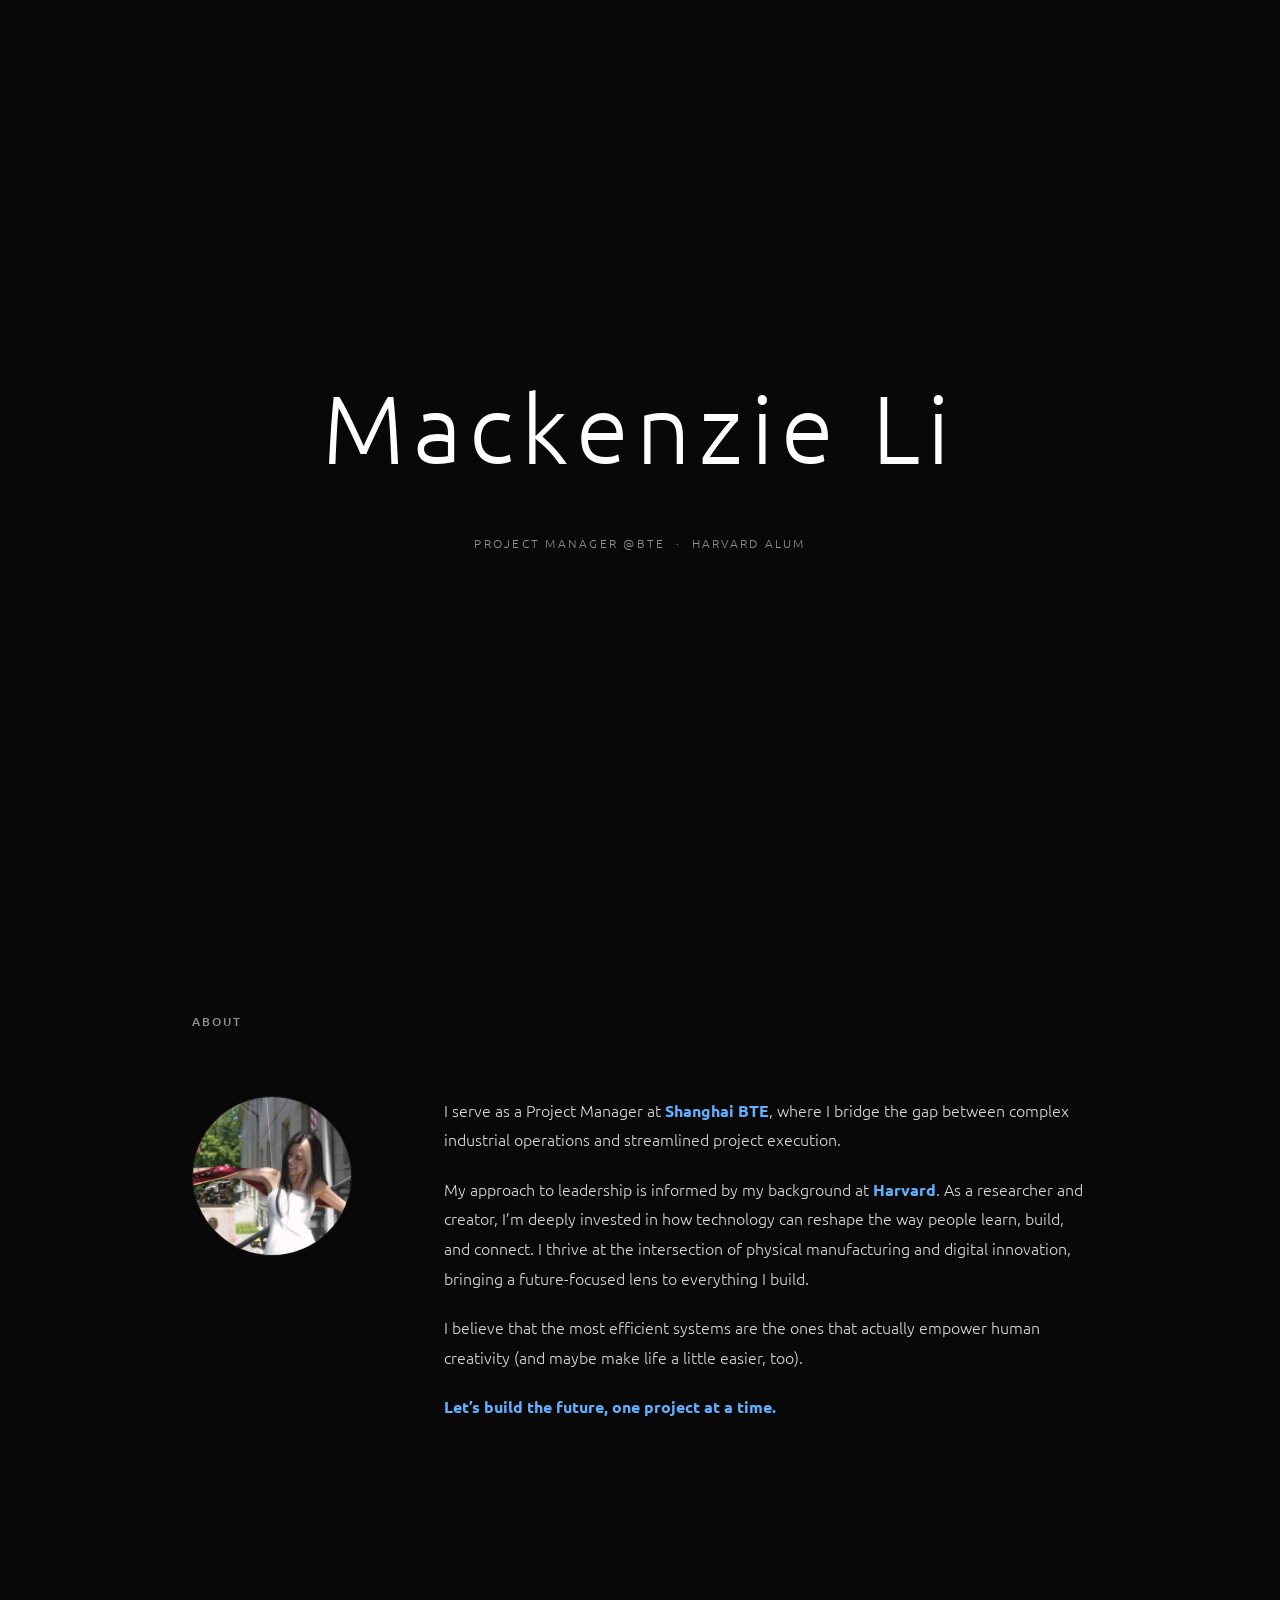
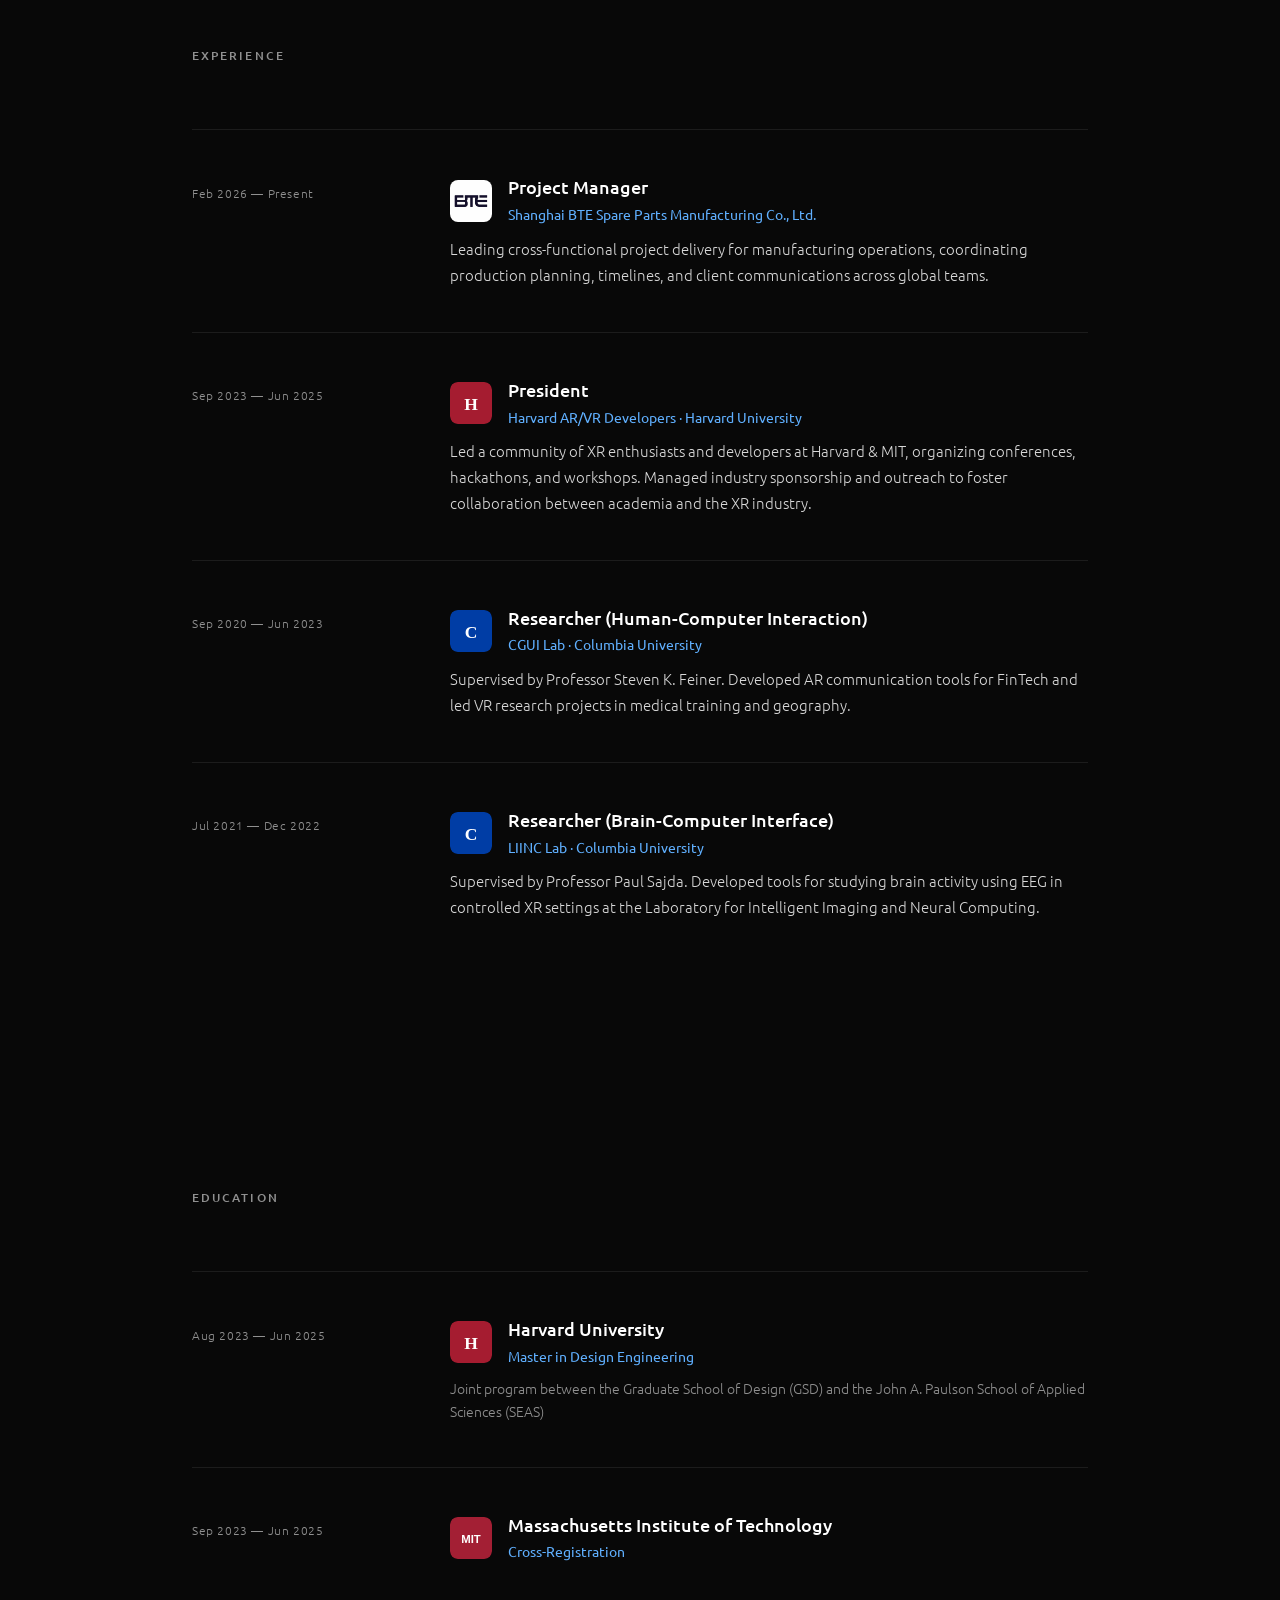
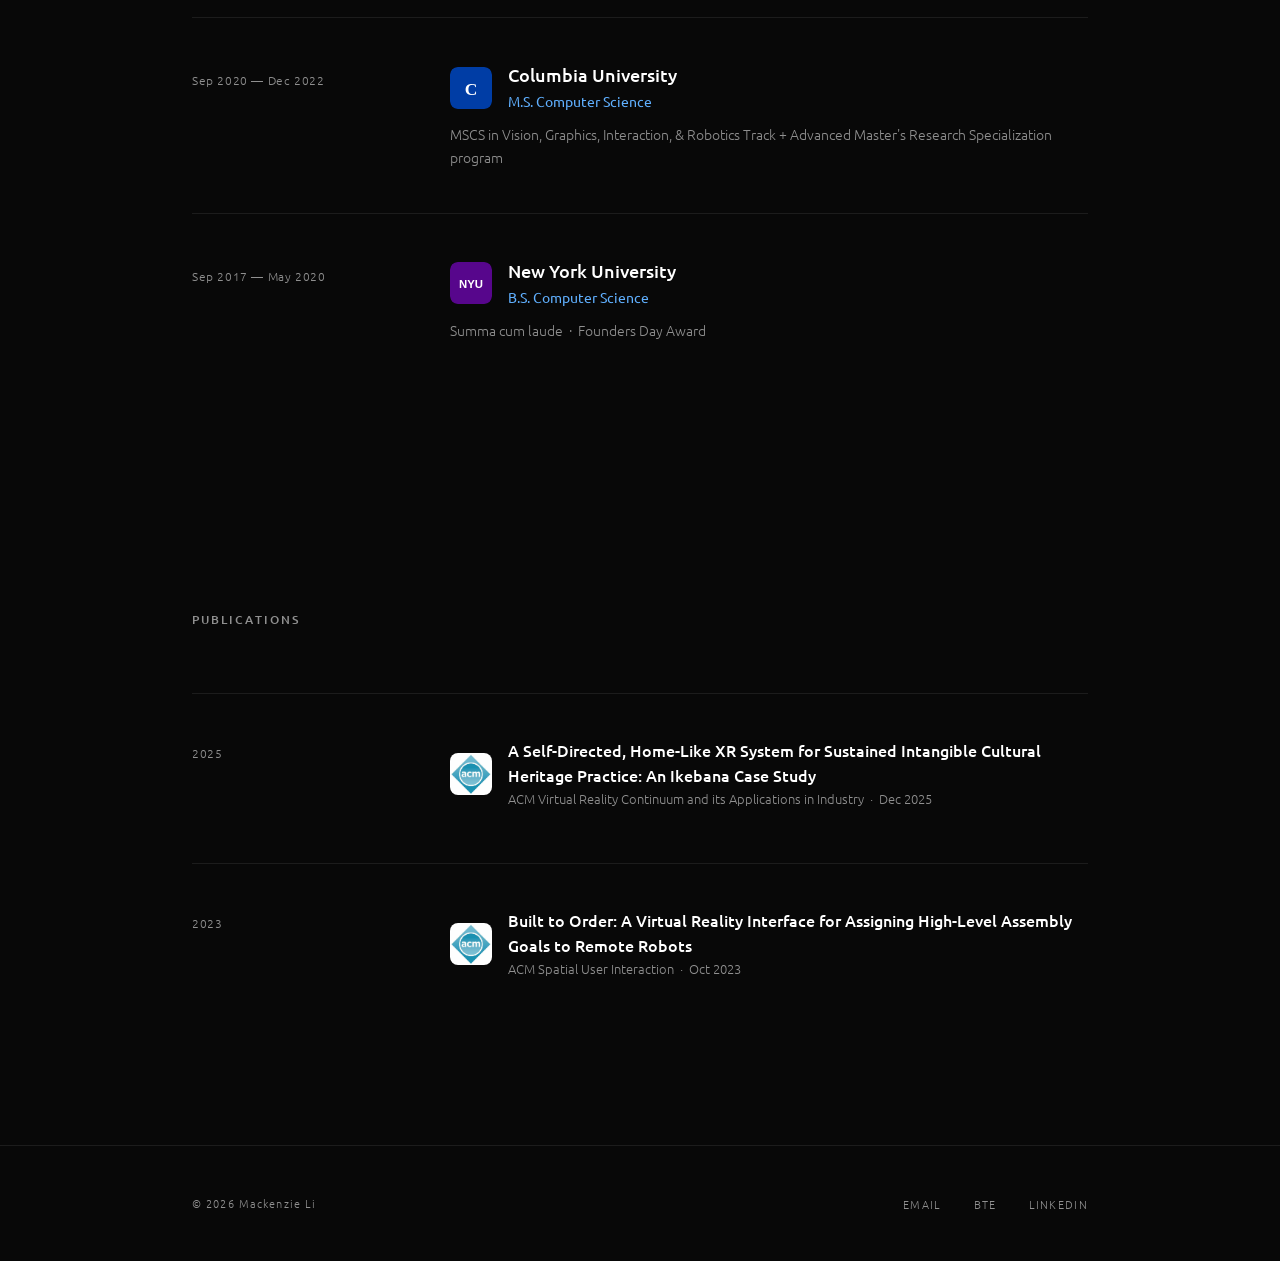
==== commit 1ac3cf9d: "company website change" ====
--- a/index.html
+++ b/index.html
@@ -31,7 +31,7 @@
         <li><a href="#experience">Experience</a></li>
         <li><a href="#education">Education</a></li>
         <li><a href="#publications">Publications</a></li>
-        <li><a href="http://btechina.cn/" target="_blank" rel="noopener">Go To BTE Site</a></li>
+        <li><a href="http://www.btechina.com" target="_blank" rel="noopener">Go To BTE Site</a></li>
       </ul>
       <button class="nav-toggle" aria-label="Toggle menu">
         <span></span><span></span>
@@ -46,7 +46,7 @@
       <div class="hero-rule"></div>
       <p class="hero-headline">Project Manager @ BTE &nbsp;&nbsp;·&nbsp;&nbsp; Harvard '25</p>
       <div class="hero-links">
-        <a href="http://btechina.cn/" target="_blank" rel="noopener">BTE</a>
+        <a href="http://www.btechina.com" target="_blank" rel="noopener">BTE</a>
         <a href="mailto:mackenzie.li@btechina.com">Email</a>
         <a href="assets/img/wechat.JPG" target="_blank" rel="noopener">WeChat</a>
         <a href="https://linkedin.com/in/mkz-li" target="_blank" rel="noopener">LinkedIn</a>
@@ -268,7 +268,7 @@
       <p class="footer-copy">© 2026 Mackenzie Li</p>
       <div class="footer-links">
         <a href="mailto:mackenzie.li@btechina.com">Email</a>
-        <a href="http://btechina.cn/" target="_blank" rel="noopener">BTE</a>
+        <a href="http://www.btechina.com" target="_blank" rel="noopener">BTE</a>
         <a href="https://linkedin.com/in/mkz-li" target="_blank" rel="noopener">LinkedIn</a>
       </div>
     </div>
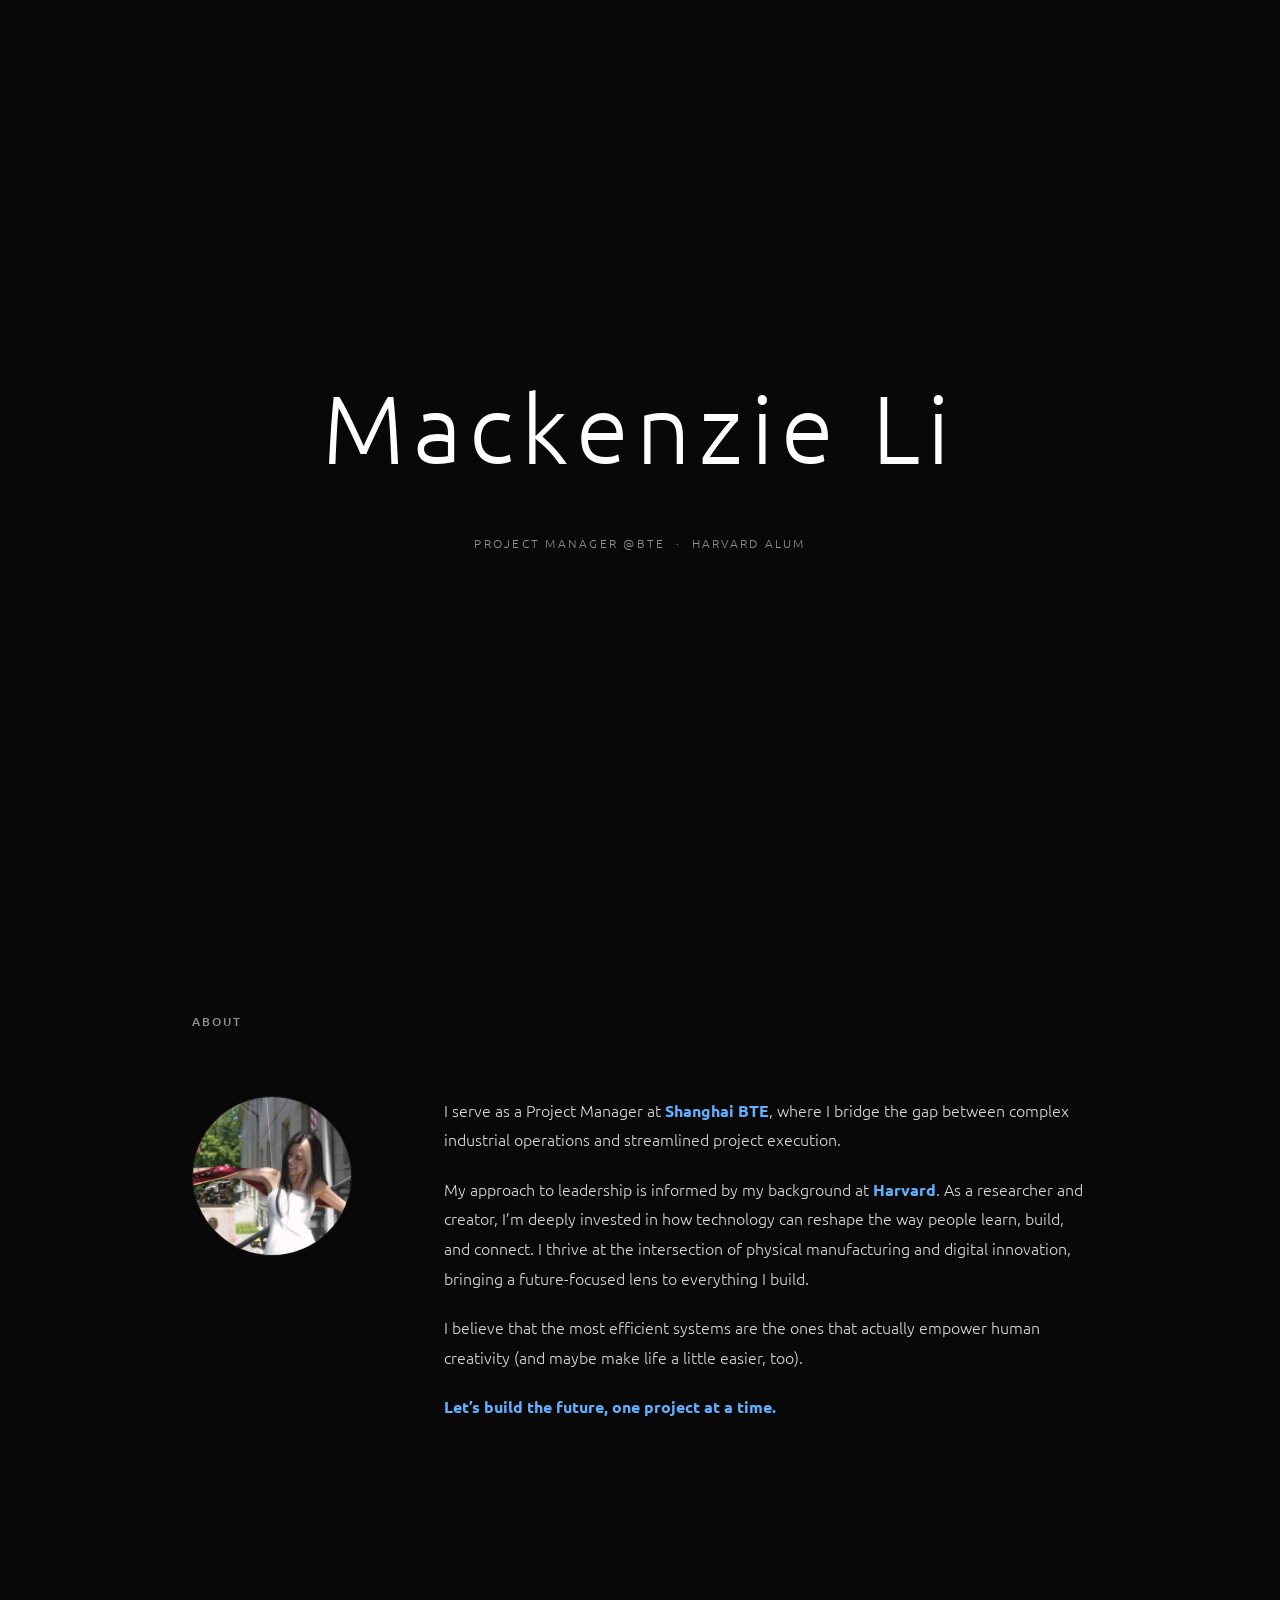
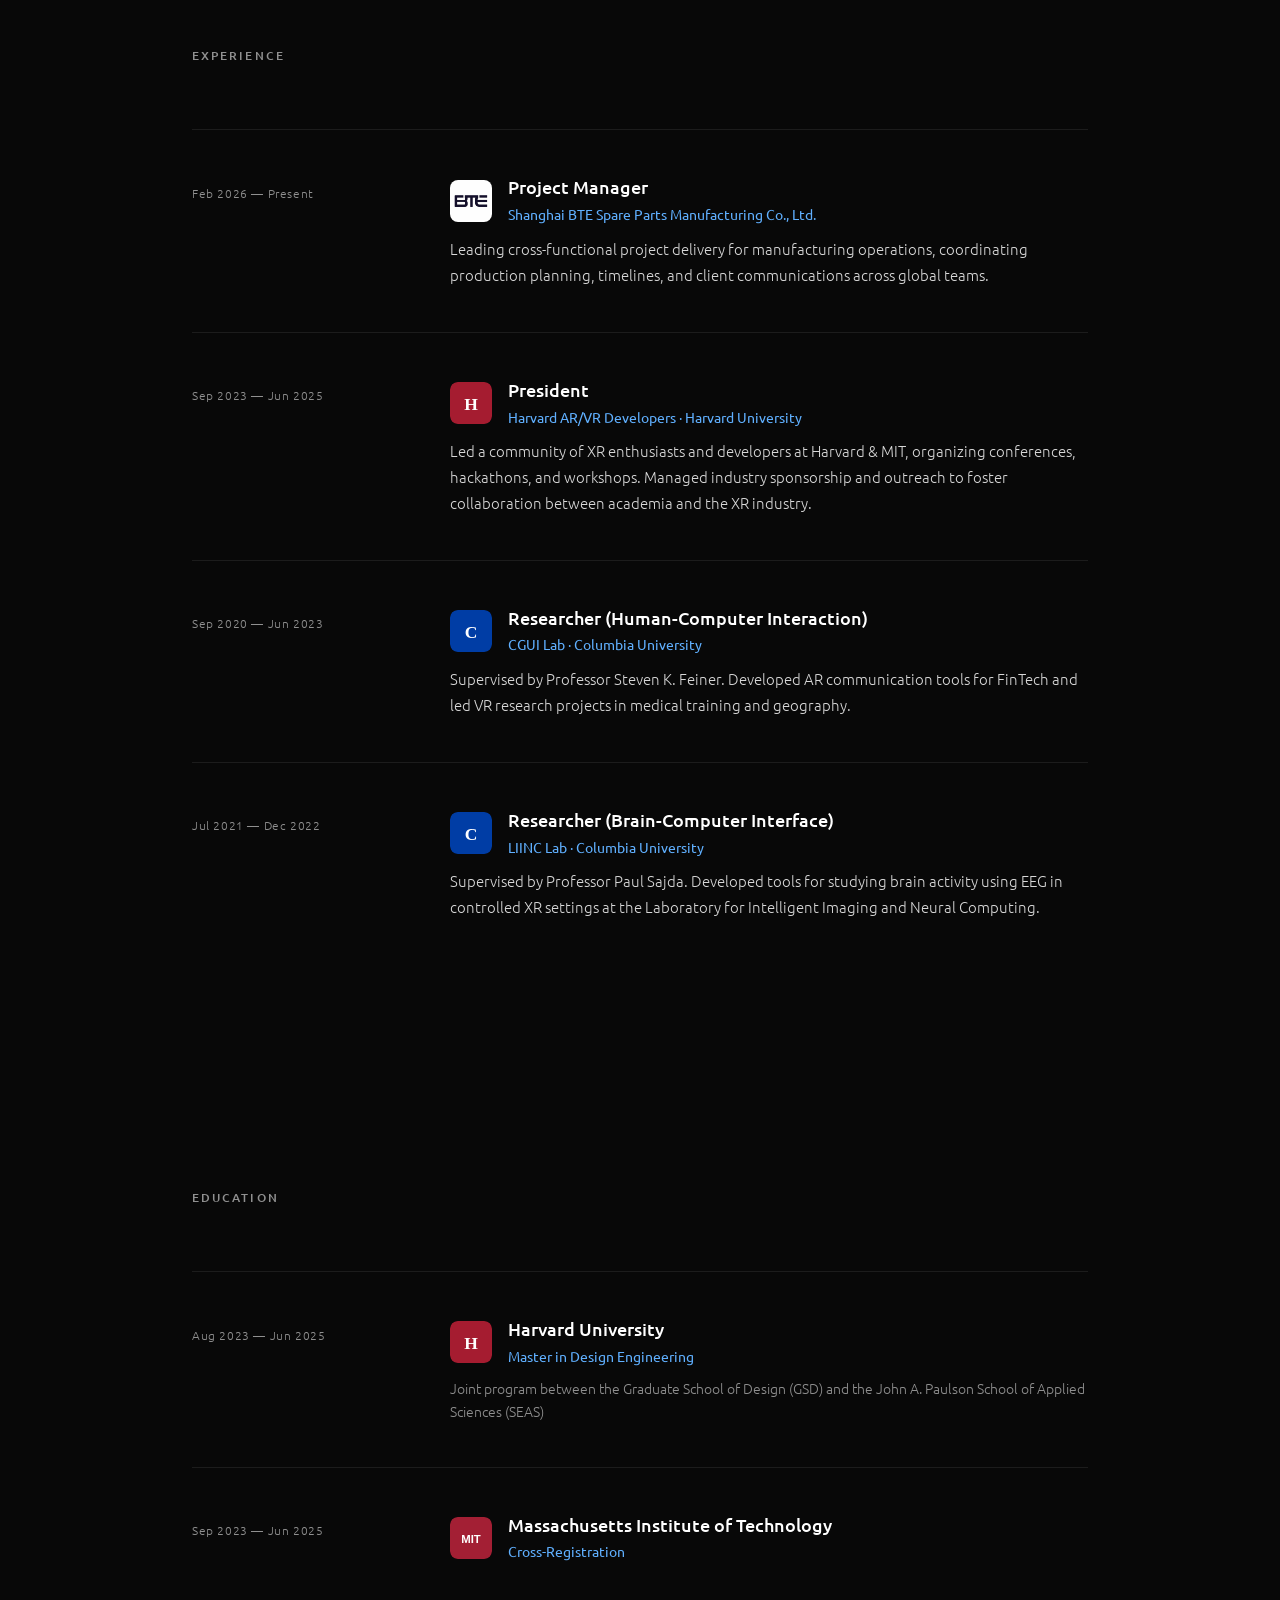
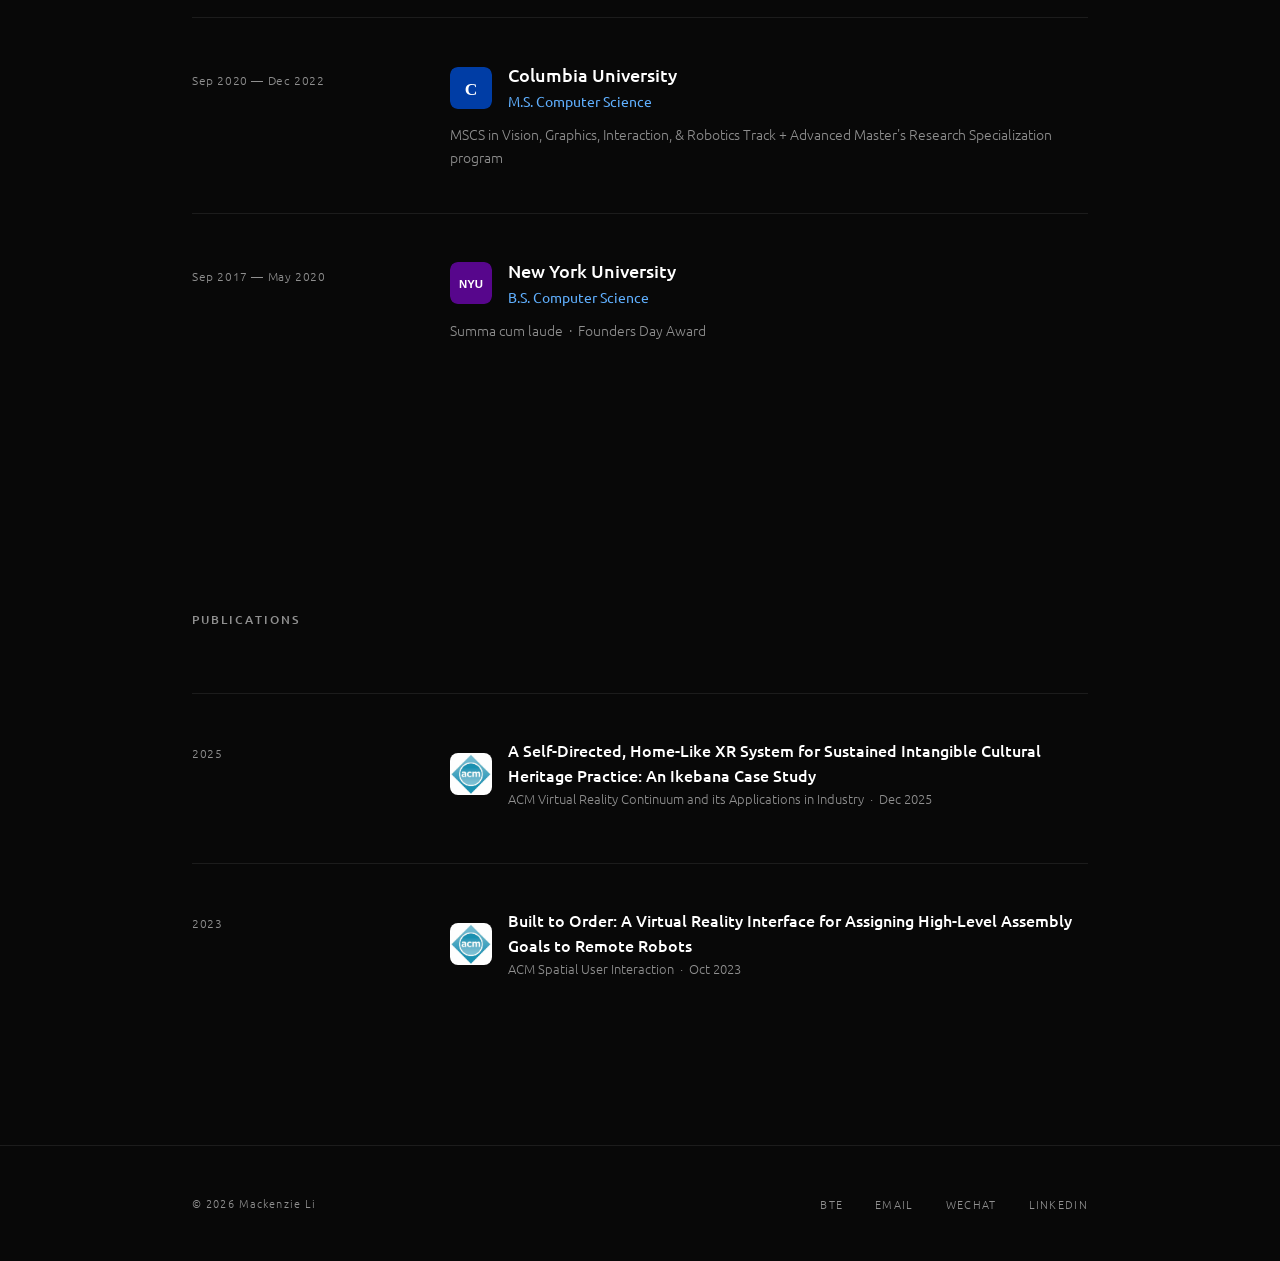
==== commit 2bf03beb: "changed contact info" ====
--- a/index.html
+++ b/index.html
@@ -267,8 +267,9 @@
     <div class="container footer-inner">
       <p class="footer-copy">© 2026 Mackenzie Li</p>
       <div class="footer-links">
+        <a href="http://www.btechina.com" target="_blank" rel="noopener">BTE</a>
         <a href="mailto:mackenzie.li@btechina.com">Email</a>
-        <a href="http://www.btechina.com" target="_blank" rel="noopener">BTE</a>
+        <a href="assets/img/wechat.JPG" target="_blank" rel="noopener">WeChat</a>
         <a href="https://linkedin.com/in/mkz-li" target="_blank" rel="noopener">LinkedIn</a>
       </div>
     </div>
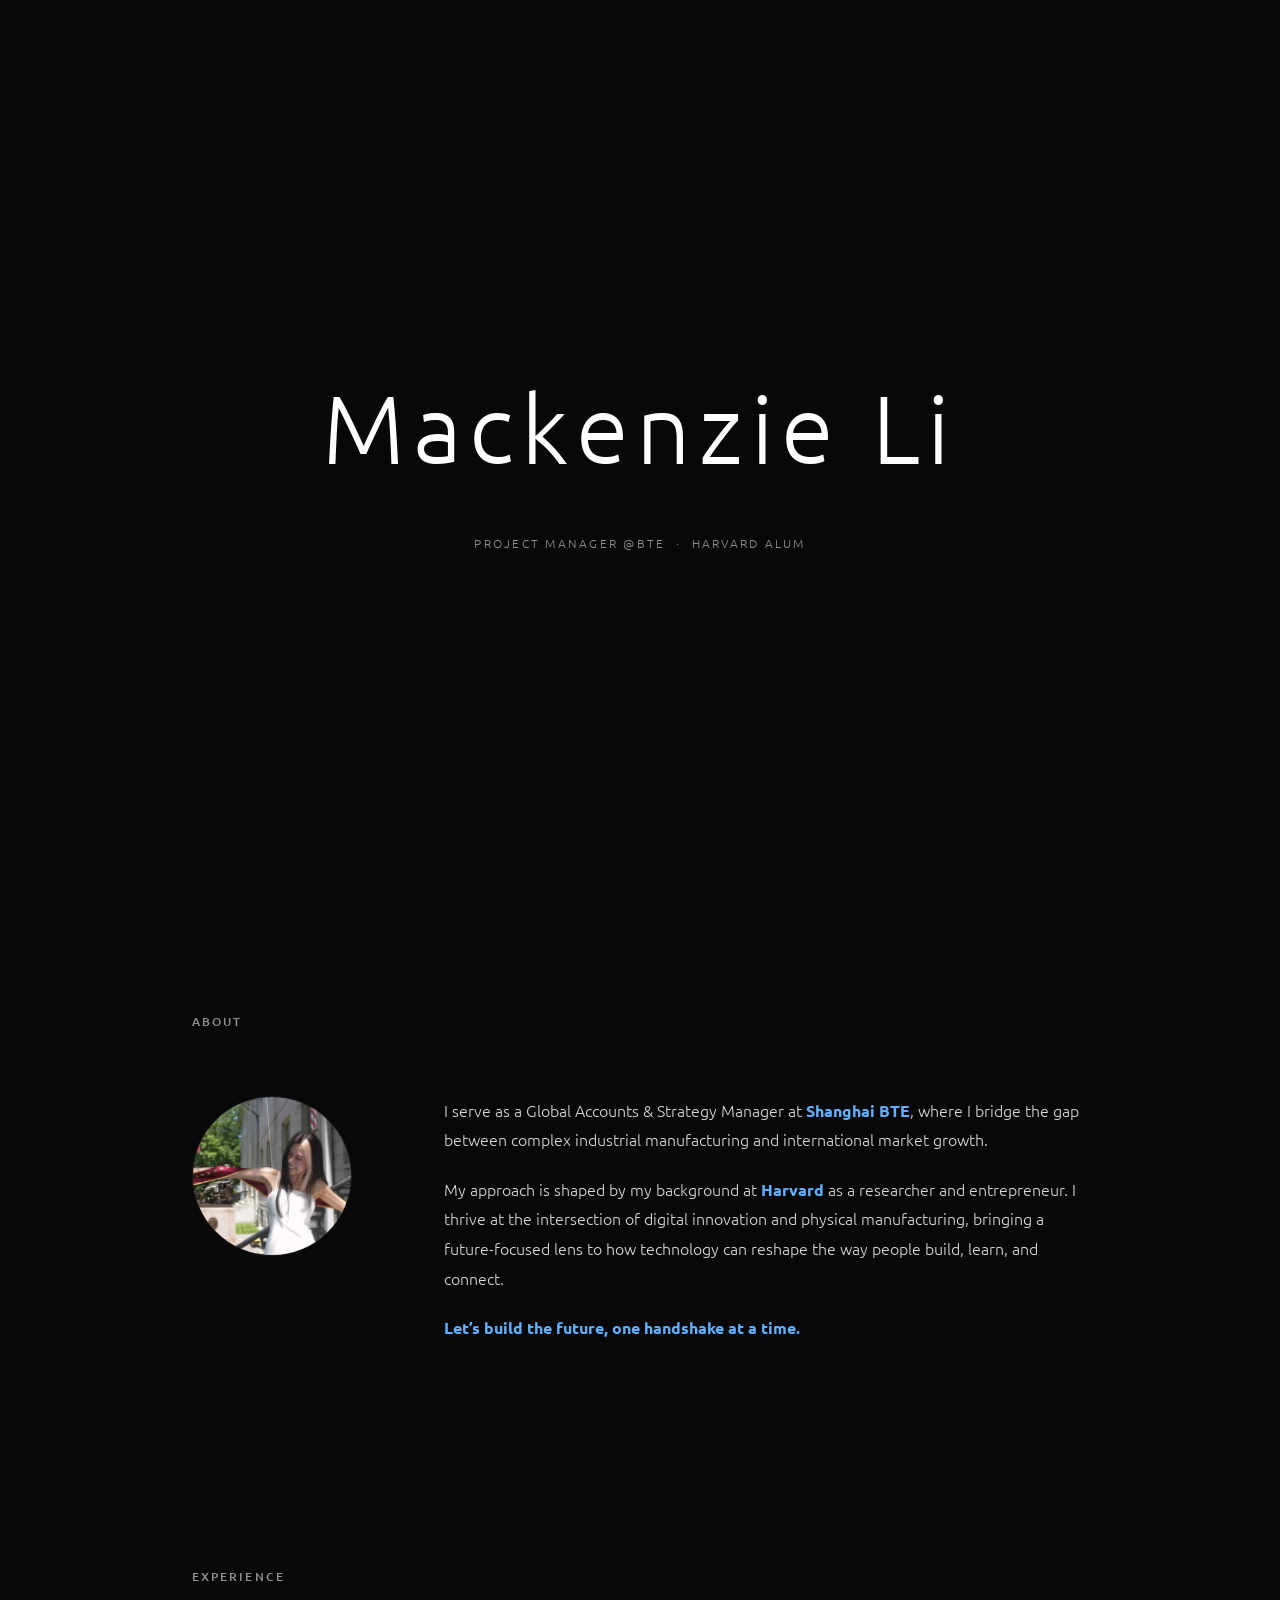
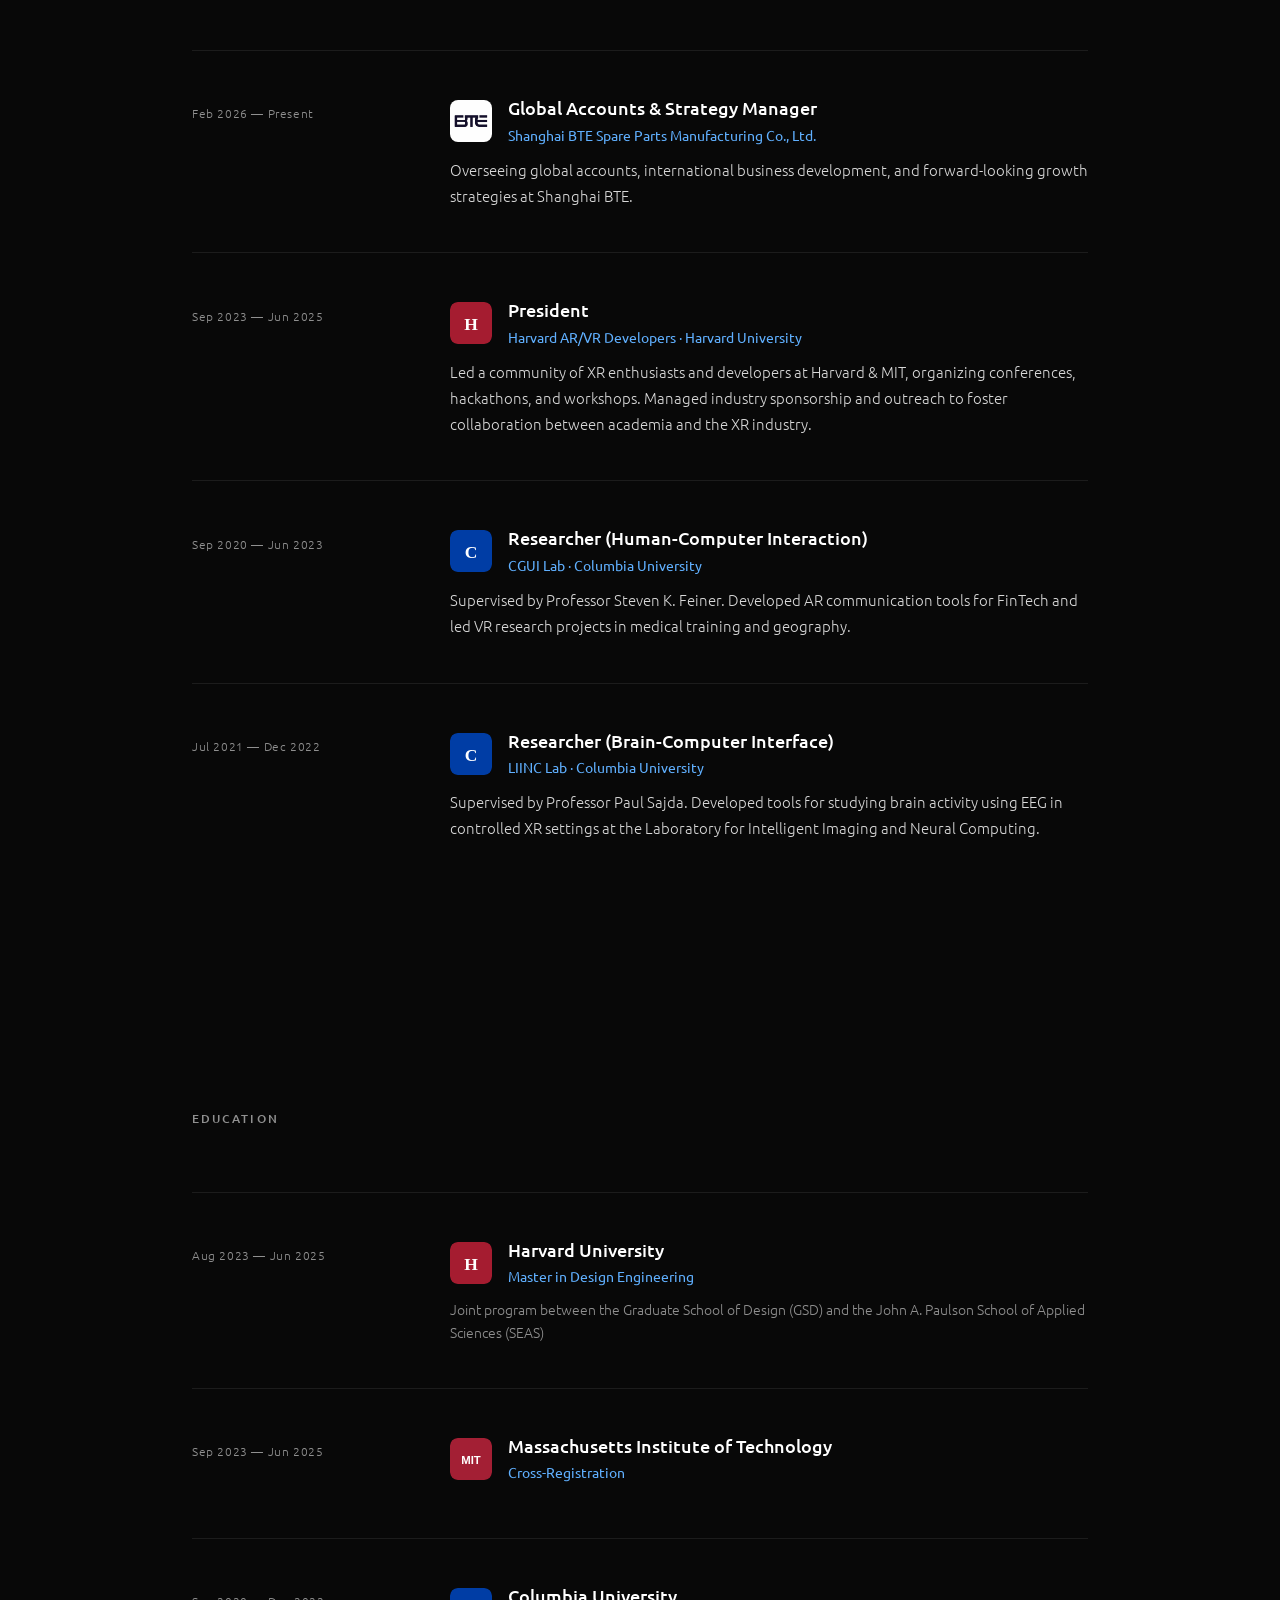
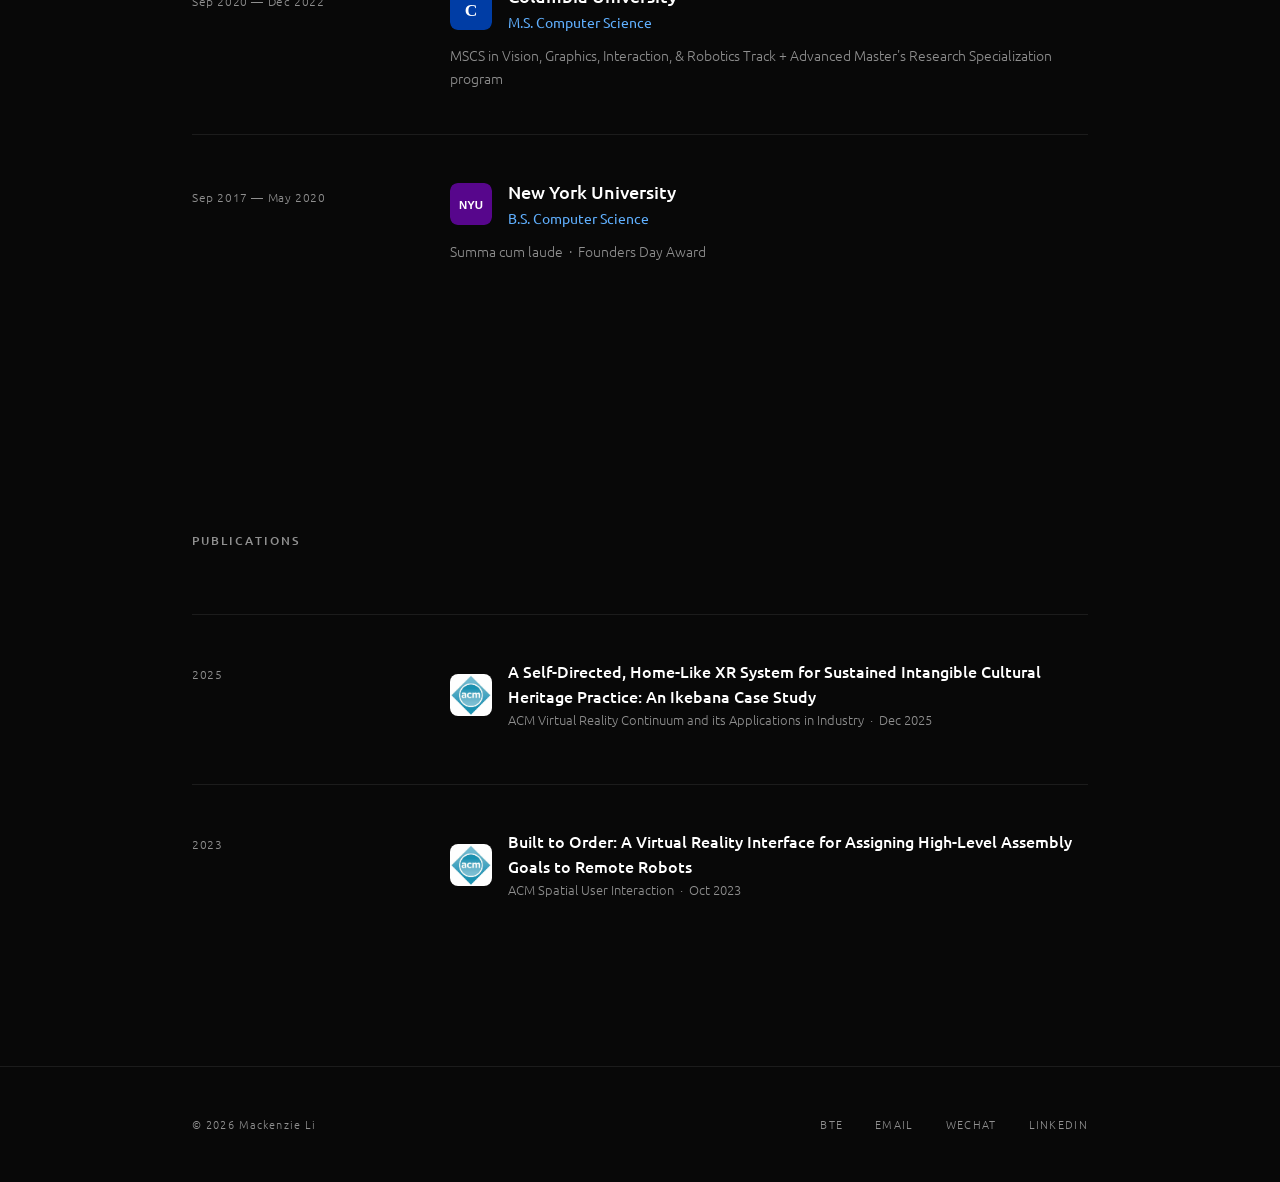
==== commit 90afe67f: "updated" ====
--- a/index.html
+++ b/index.html
@@ -44,7 +44,7 @@
     <div class="hero-inner">
       <h1 class="hero-name">Mackenzie<br><em>Li</em></h1>
       <div class="hero-rule"></div>
-      <p class="hero-headline">Project Manager @ BTE &nbsp;&nbsp;·&nbsp;&nbsp; Harvard '25</p>
+      <p class="hero-headline">Global Accounts & Strategy Manager @ BTE &nbsp;&nbsp;·&nbsp;&nbsp; Harvard '25</p>
       <div class="hero-links">
         <a href="http://www.btechina.com" target="_blank" rel="noopener">BTE</a>
         <a href="mailto:mackenzie.li@btechina.com">Email</a>
@@ -69,10 +69,9 @@
             <img src="assets/img/mackenzie.jpg" alt="Mackenzie Li">
           </div>
           <div class="about-text">
-            <p>I serve as a Project Manager at <span class="about-company">Shanghai BTE</span>, where I bridge the gap between complex industrial operations and streamlined project execution.</p>
-            <p>My approach to leadership is informed by my background at <span class="about-company">Harvard</span>. As a researcher and creator, I’m deeply invested in how technology can reshape the way people learn, build, and connect. I thrive at the intersection of physical manufacturing and digital innovation, bringing a future-focused lens to everything I build.</p>
-            <p>I believe that the most efficient systems are the ones that actually empower human creativity (and maybe make life a little easier, too).</p>
-            <p><span class="about-company">Let’s build the future, one project at a time.</span></p>
+            <p>I serve as a Global Accounts & Strategy Manager at <span class="about-company">Shanghai BTE</span>, where I bridge the gap between complex industrial manufacturing and international market growth.</p>
+            <p>My approach is shaped by my background at <span class="about-company">Harvard</span> as a researcher and entrepreneur. I thrive at the intersection of digital innovation and physical manufacturing, bringing a future-focused lens to how technology can reshape the way people build, learn, and connect.</p>
+            <p><span class="about-company">Let’s build the future, one handshake at a time.</span></p>
           </div>
         </div>
       </div>
@@ -92,11 +91,11 @@
               <div class="edu-header">
                 <img class="school-logo" src="assets/img/BTE.JPG" alt="Shanghai BTE">
                 <div>
-                  <h3>Project Manager</h3>
+                  <h3>Global Accounts & Strategy Manager</h3>
                   <p class="timeline-org">Shanghai BTE Spare Parts Manufacturing Co., Ltd.</p>
                 </div>
               </div>
-              <p class="timeline-desc">Leading cross-functional project delivery for manufacturing operations, coordinating production planning, timelines, and client communications across global teams.</p>
+              <p class="timeline-desc">Overseeing global accounts, international business development, and forward-looking growth strategies at Shanghai BTE.</p>
             </div>
           </div>
 
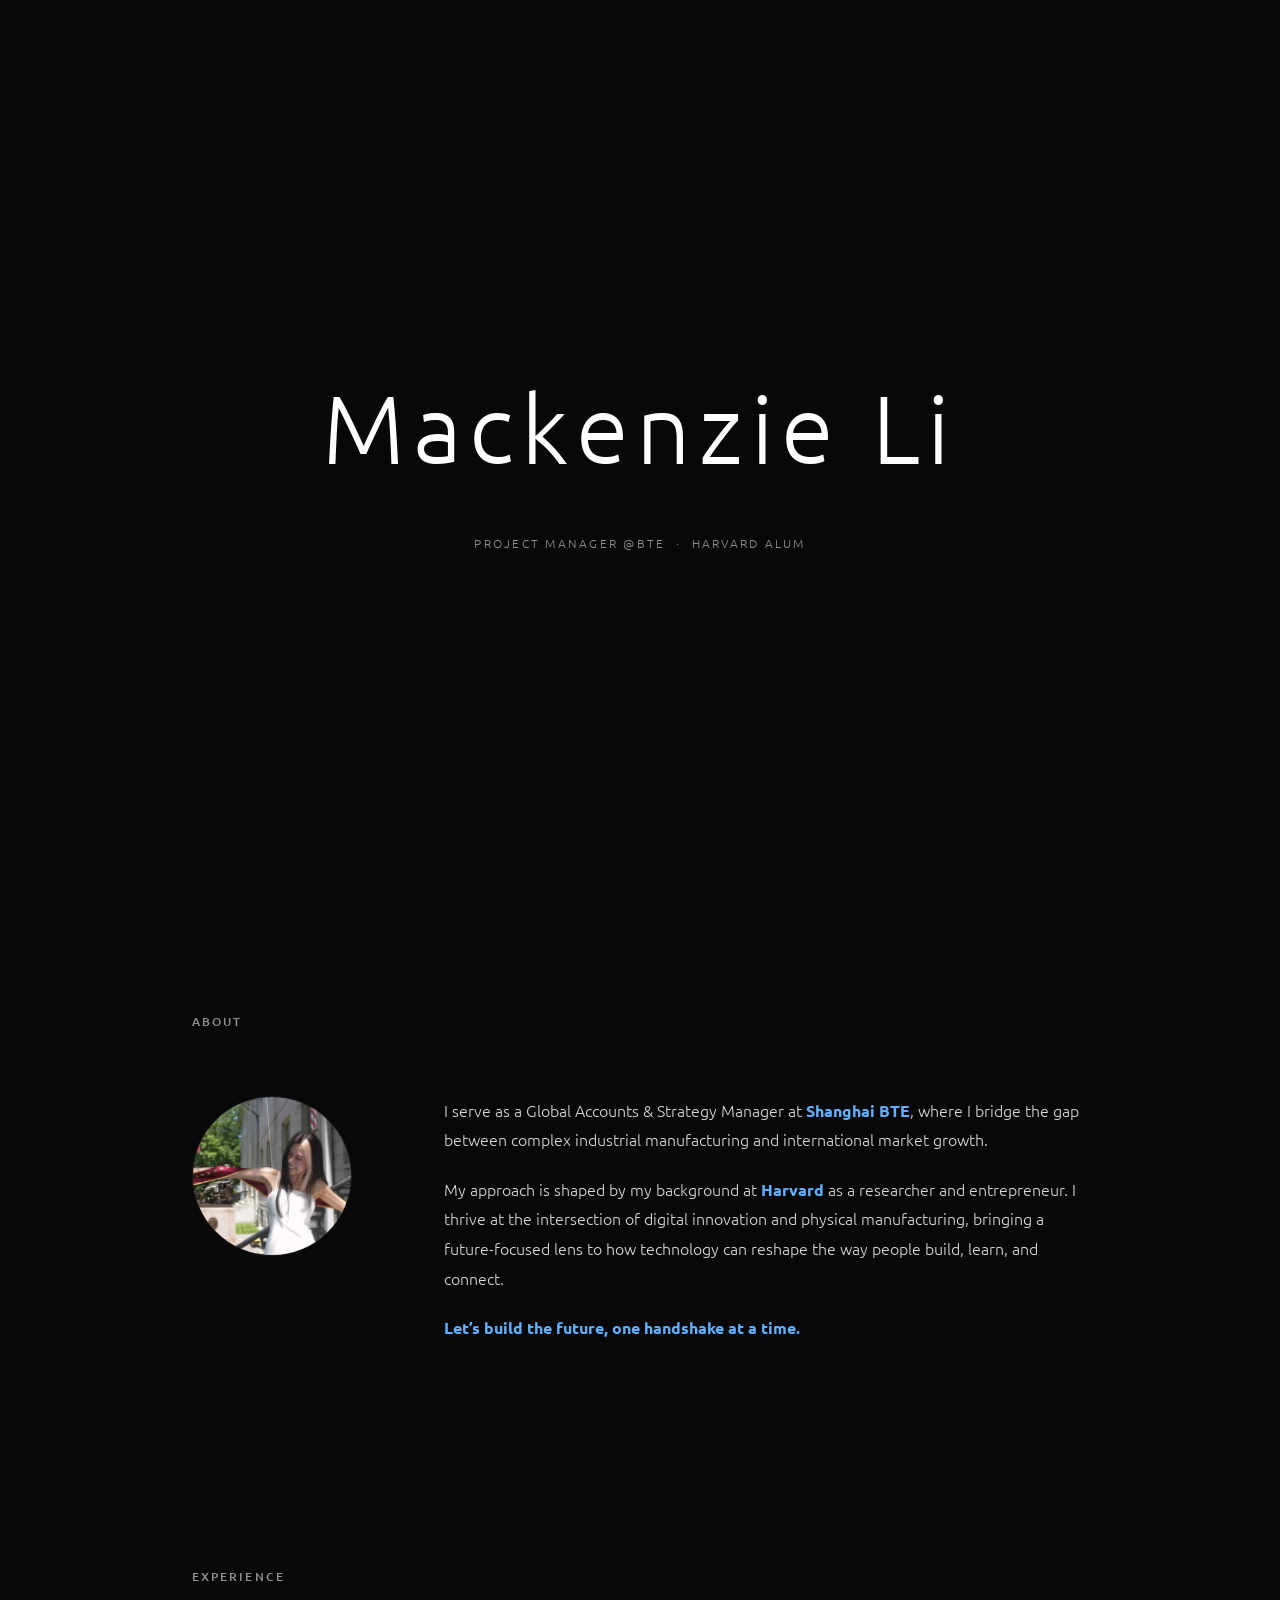
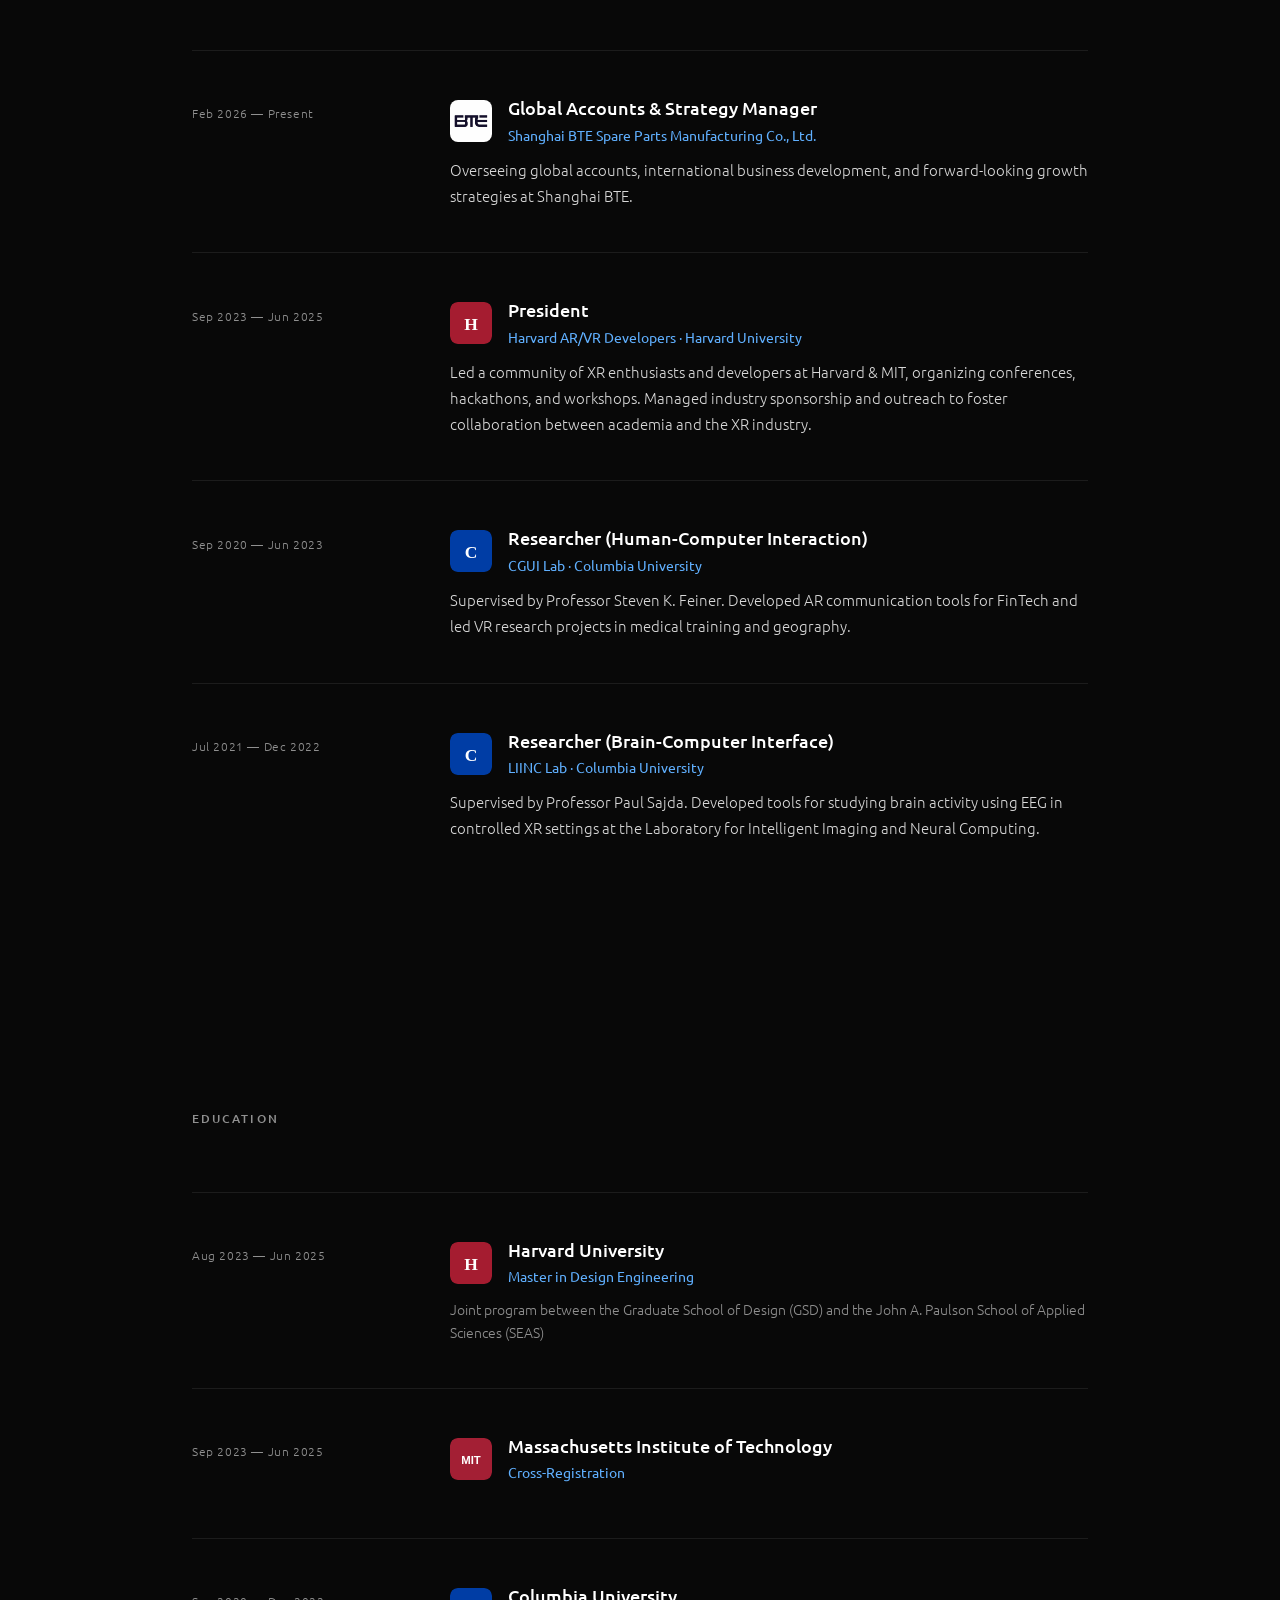
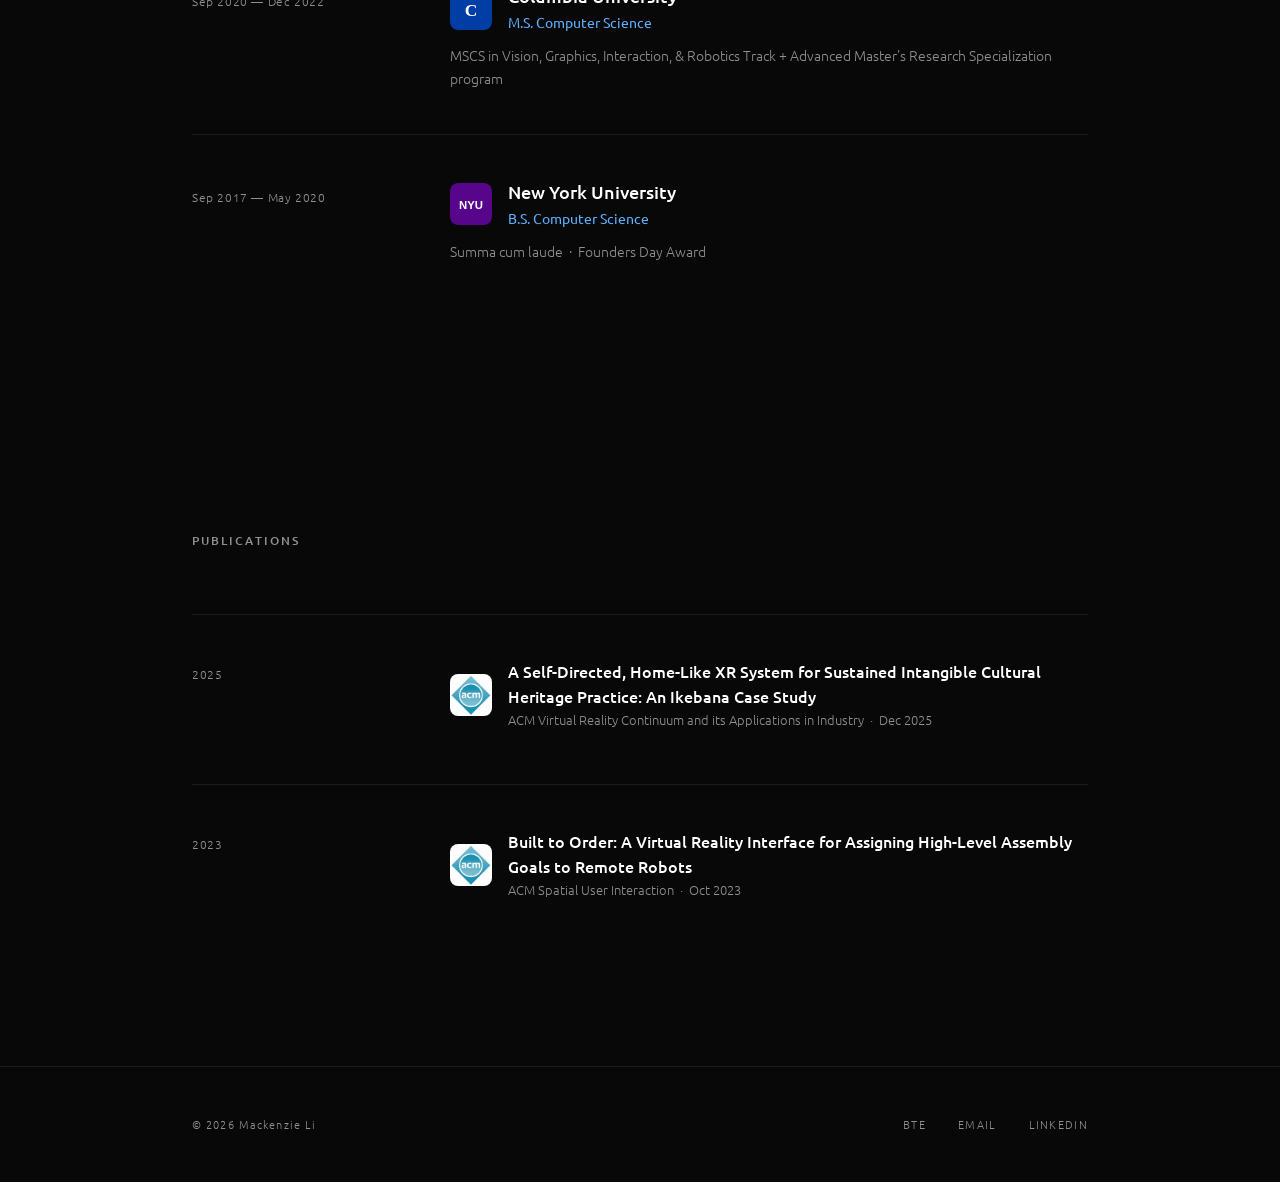
==== commit c79363bf: "updated 1.0" ====
--- a/index.html
+++ b/index.html
@@ -48,7 +48,6 @@
       <div class="hero-links">
         <a href="http://www.btechina.com" target="_blank" rel="noopener">BTE</a>
         <a href="mailto:mackenzie.li@btechina.com">Email</a>
-        <a href="assets/img/wechat.JPG" target="_blank" rel="noopener">WeChat</a>
         <a href="https://linkedin.com/in/mkz-li" target="_blank" rel="noopener">LinkedIn</a>
       </div>
     </div>
@@ -268,7 +267,6 @@
       <div class="footer-links">
         <a href="http://www.btechina.com" target="_blank" rel="noopener">BTE</a>
         <a href="mailto:mackenzie.li@btechina.com">Email</a>
-        <a href="assets/img/wechat.JPG" target="_blank" rel="noopener">WeChat</a>
         <a href="https://linkedin.com/in/mkz-li" target="_blank" rel="noopener">LinkedIn</a>
       </div>
     </div>
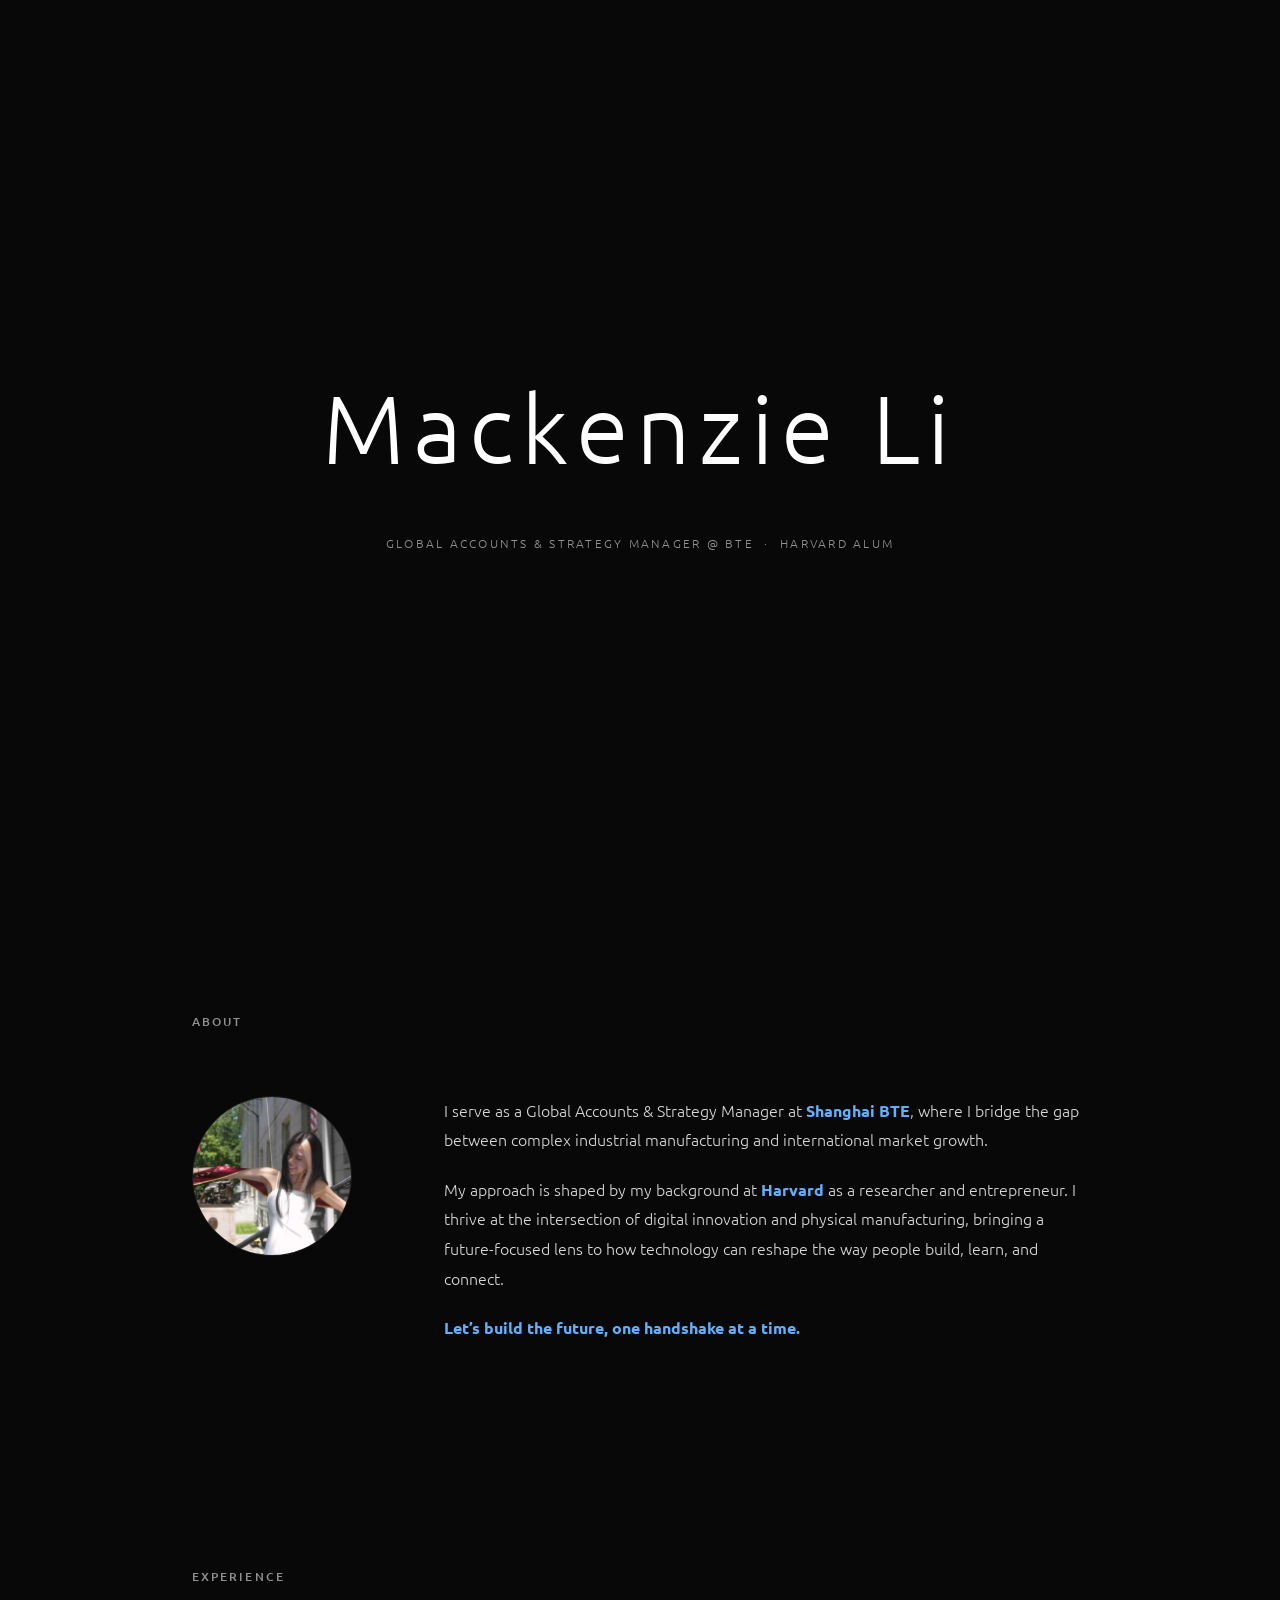
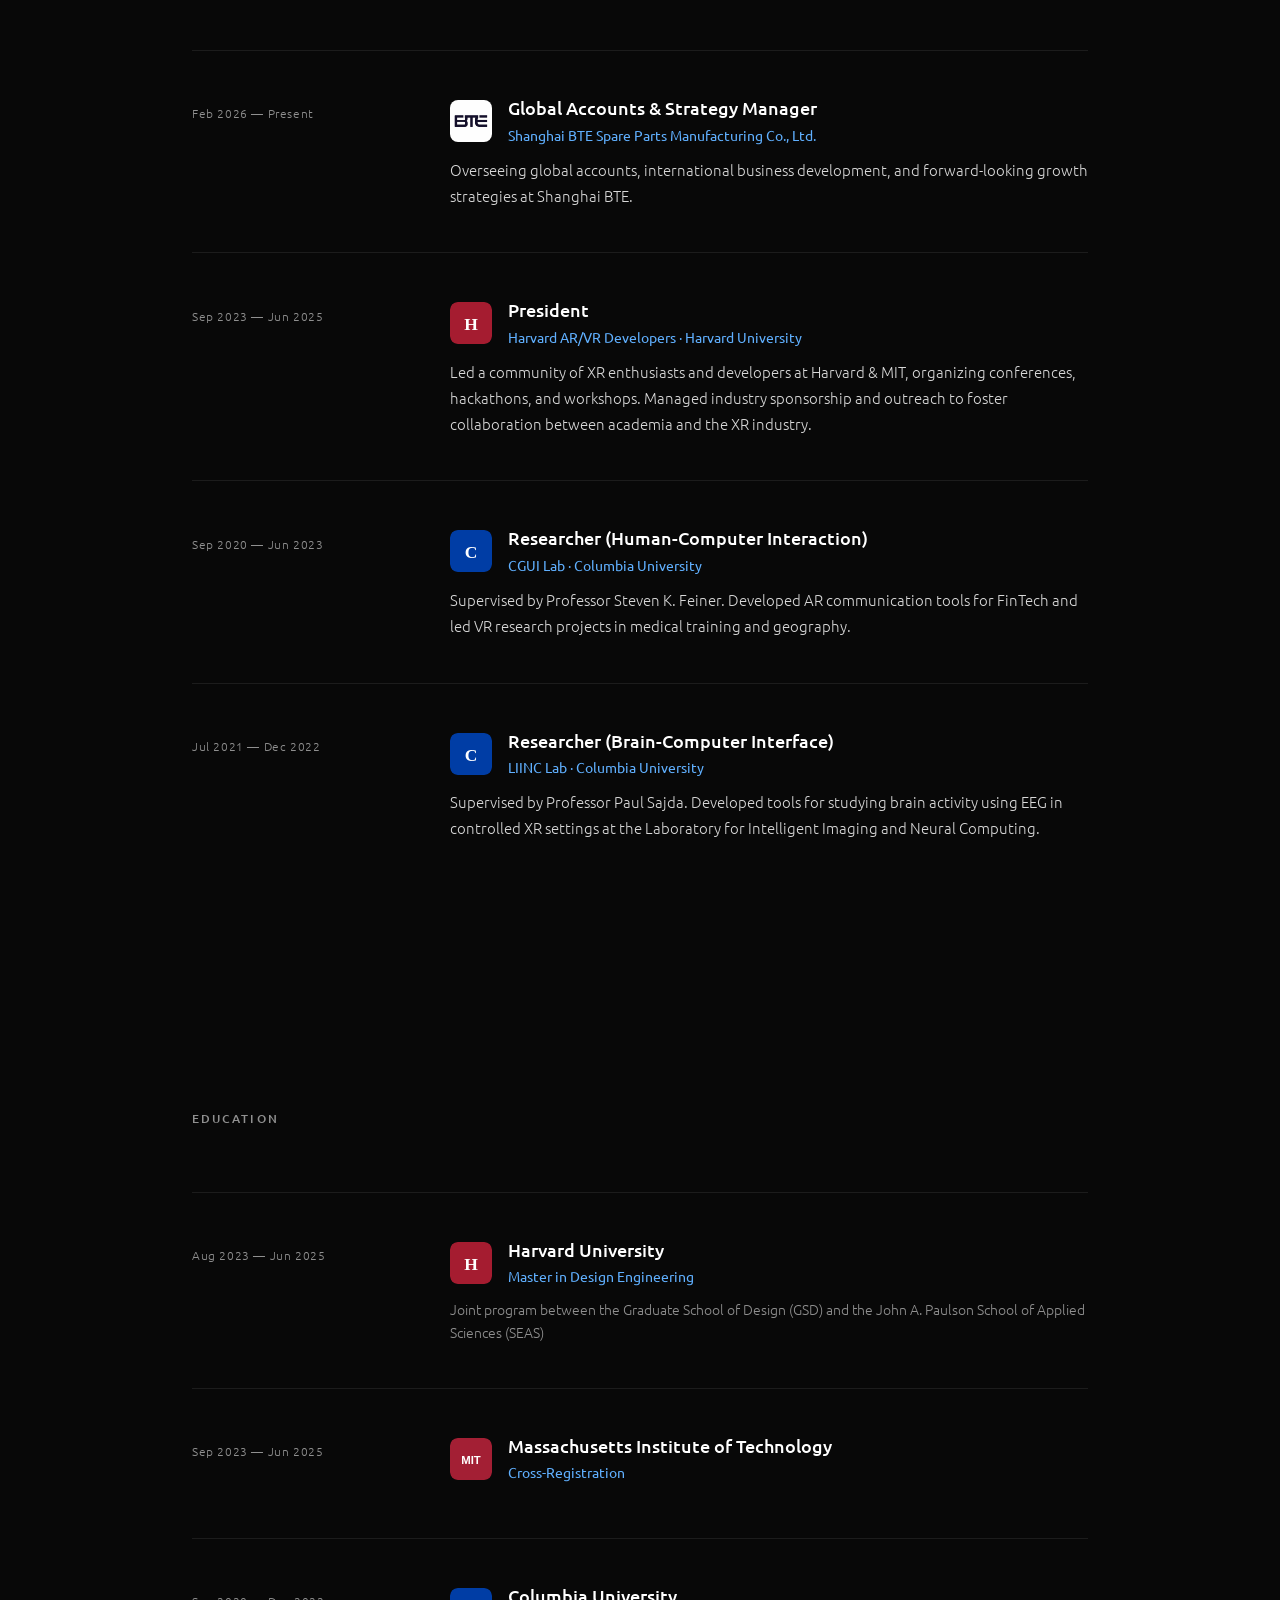
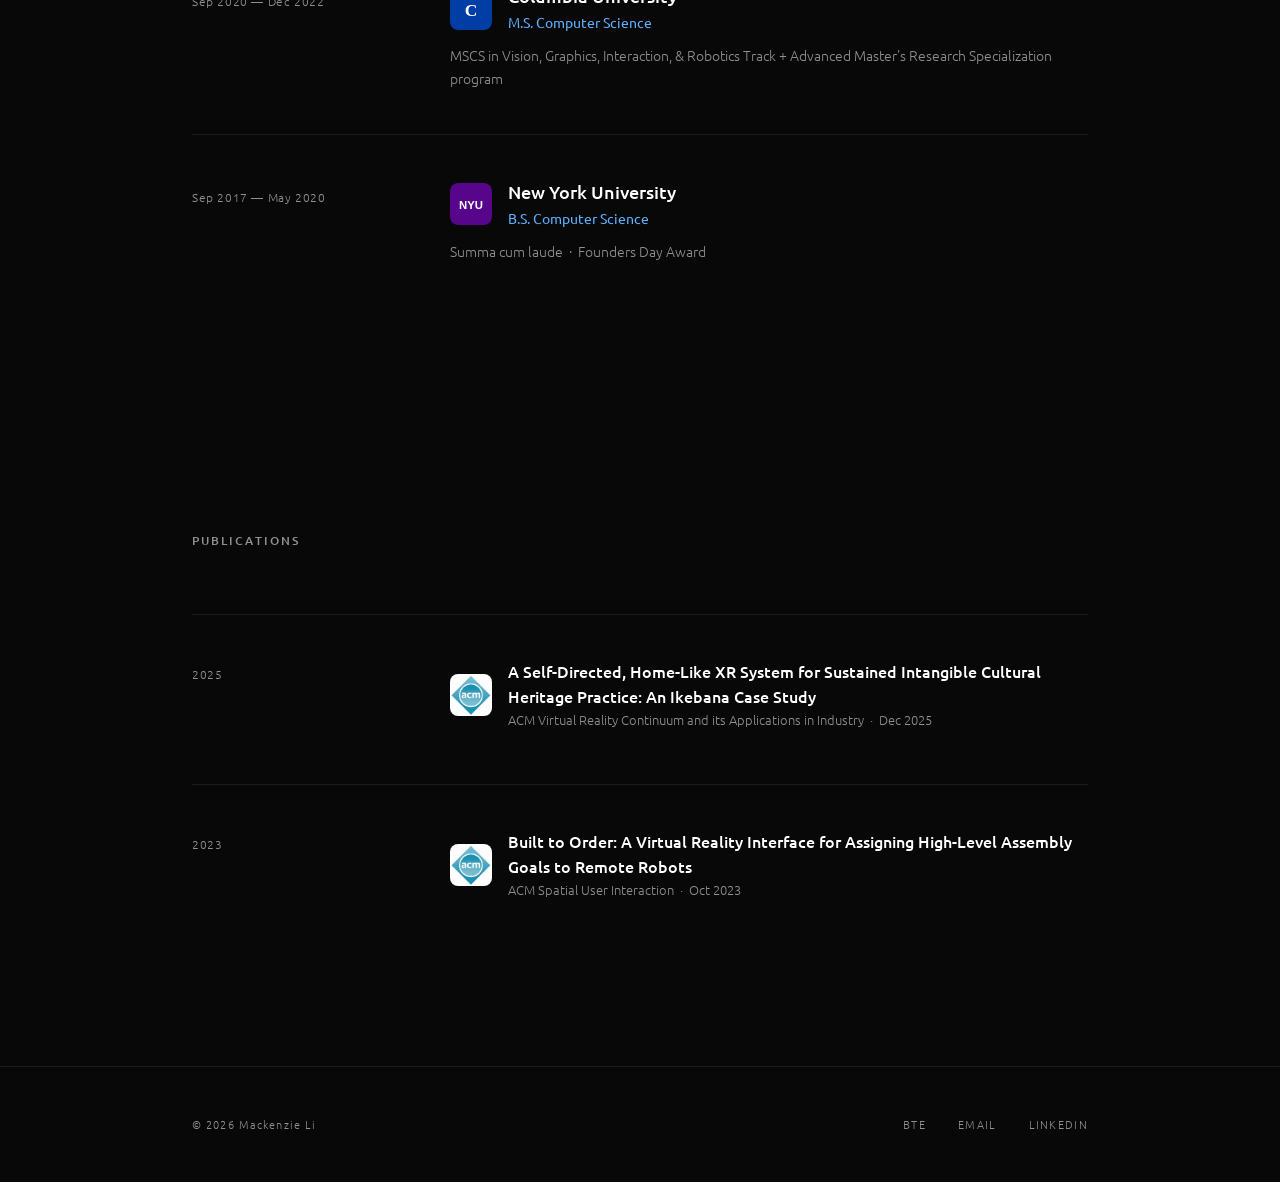
==== commit e407f770: "updated 1.1" ====
--- a/index.html
+++ b/index.html
@@ -4,7 +4,7 @@
   <meta charset="UTF-8">
   <meta name="viewport" content="width=device-width, initial-scale=1.0">
   <title>Mackenzie Li</title>
-  <meta name="description" content="Mackenzie Li — Project Manager @Shanghai BTE Spare Parts Manufacturing Co., Ltd. + Harvard MDE '25.">
+  <meta name="description" content="Mackenzie Li — Global Accounts & Strategy Manager @Shanghai BTE Spare Parts Manufacturing Co., Ltd. + Harvard MDE '25.">
   <link rel="preconnect" href="https://fonts.googleapis.com">
   <link rel="preconnect" href="https://fonts.gstatic.com" crossorigin>
   <link href="https://fonts.googleapis.com/css2?family=Ubuntu:ital,wght@0,300;0,400;0,500;1,300;1,400&display=swap" rel="stylesheet">
@@ -18,7 +18,7 @@
       <h1 class="splash-glitch" data-text="">
         <span class="splash-typed"></span><span class="splash-cursor"></span>
       </h1>
-      <p class="splash-sub">Project Manager @BTE &nbsp;·&nbsp; Harvard Alum</p>
+      <p class="splash-sub">Global Accounts & Strategy Manager @ BTE &nbsp;·&nbsp; Harvard Alum</p>
     </div>
   </div>
 
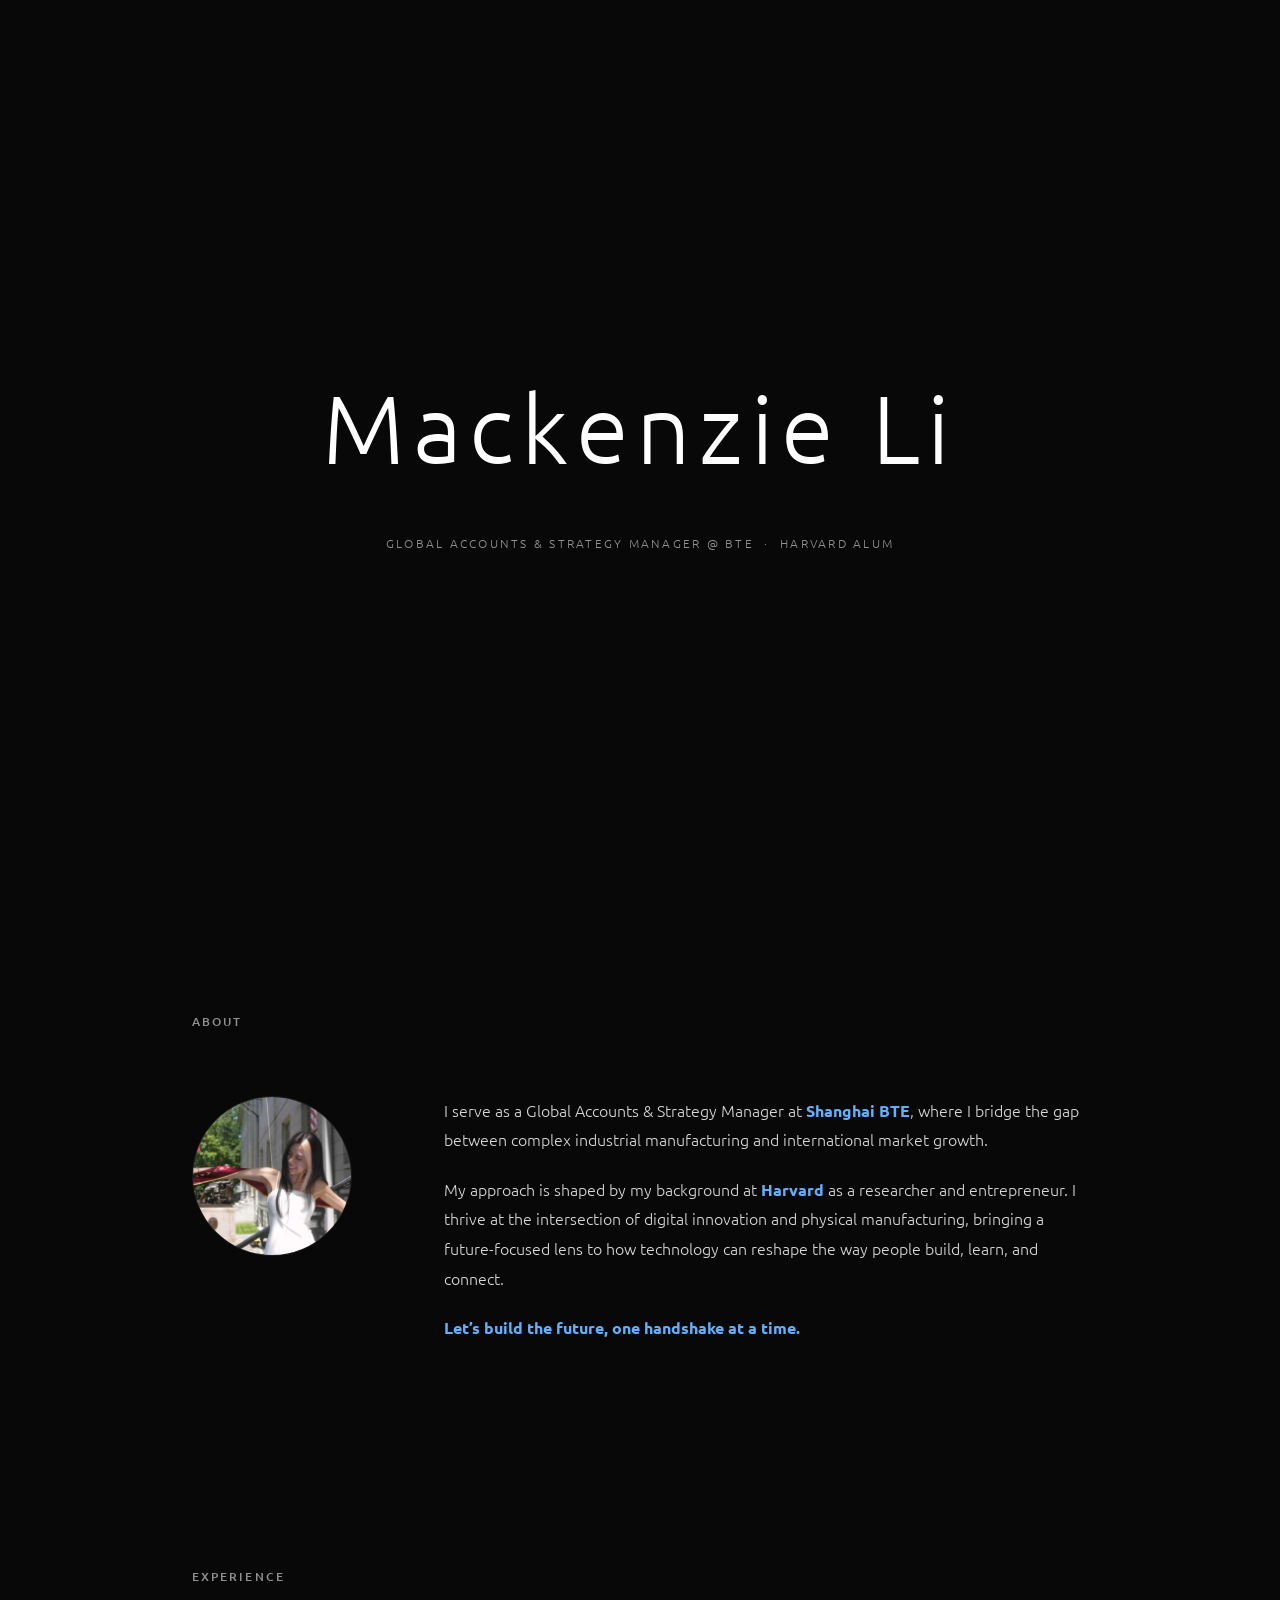
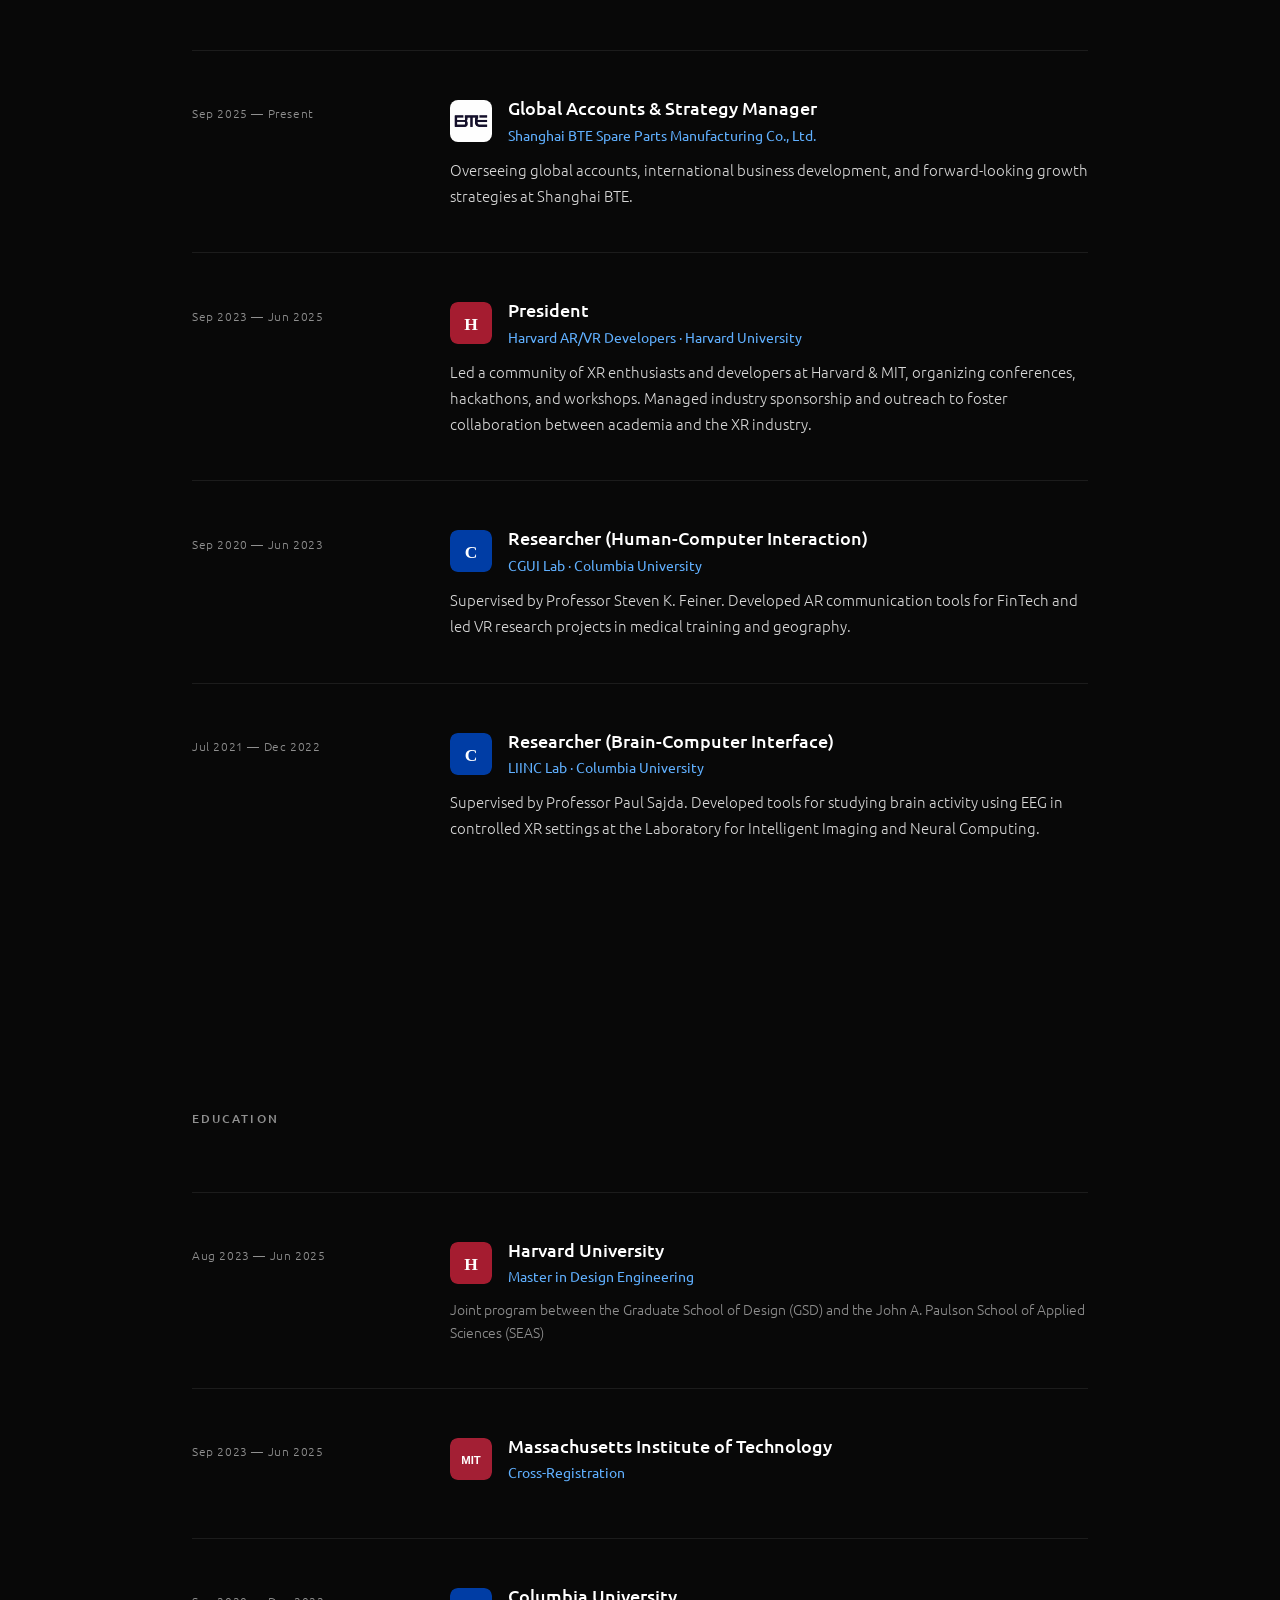
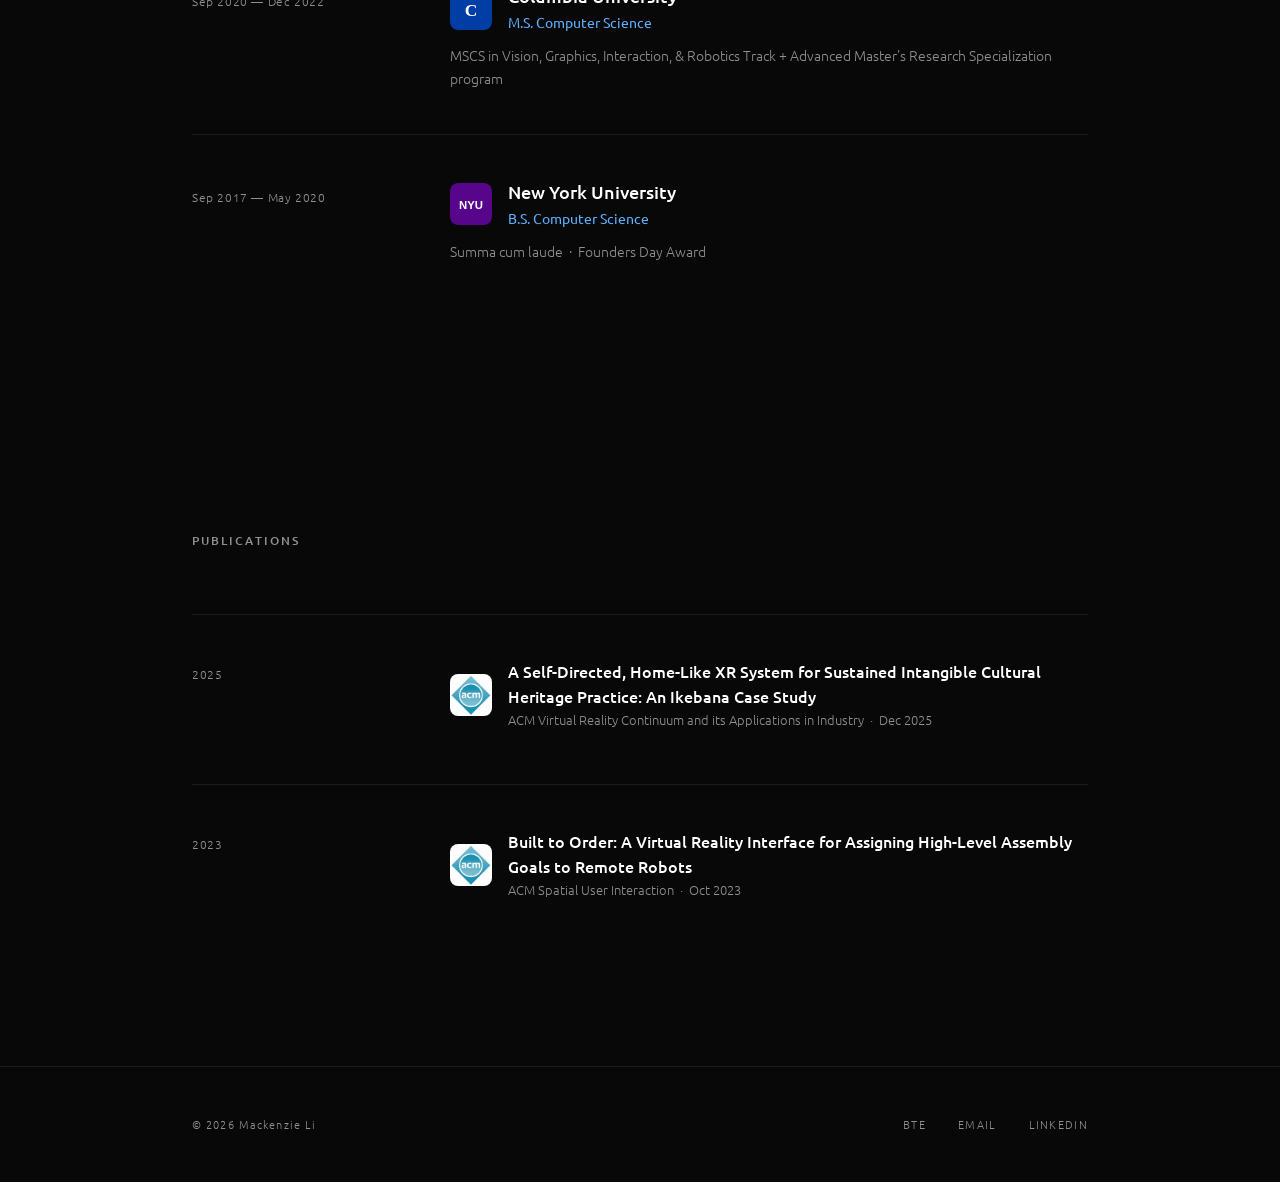
==== commit e55f73fd: "Correct BTE role start date to Sep 2025 The timeline showed "Feb 2026 — Present", a future date. Act" ====
--- a/index.html
+++ b/index.html
@@ -84,7 +84,7 @@
 
           <div class="timeline-item">
             <div class="timeline-meta">
-              <span class="timeline-date">Feb 2026 — Present</span>
+              <span class="timeline-date">Sep 2025 — Present</span>
             </div>
             <div class="timeline-content">
               <div class="edu-header">
